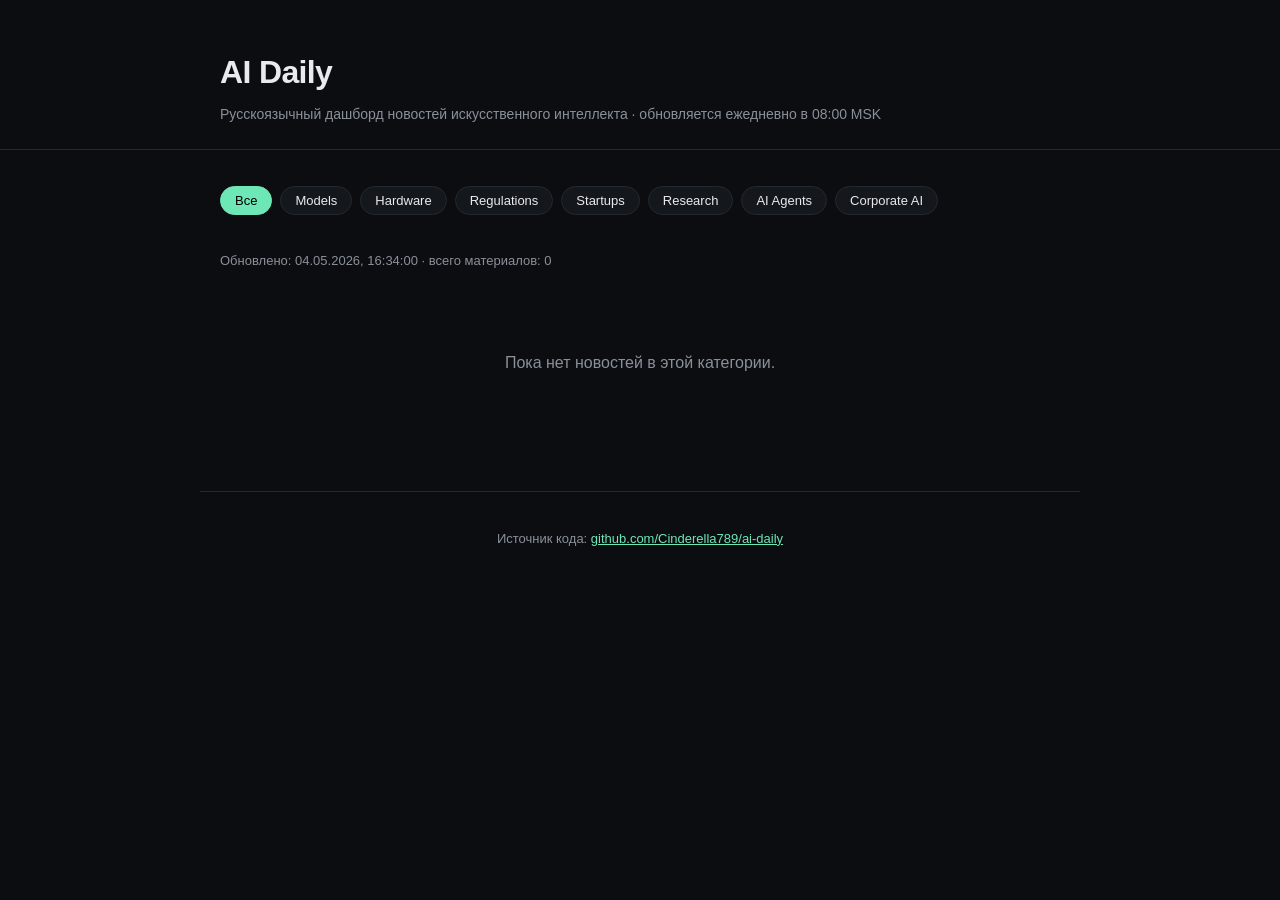
==== site/index.html @ 2ddb3f16 "init: AI Daily MVP — RSS aggregator, classifier, translator, digest, static site - README, LICENSE (" ====
<!DOCTYPE html>
<html lang="ru">
<head>
  <meta charset="UTF-8" />
  <meta name="viewport" content="width=device-width, initial-scale=1" />
  <title>AI Daily — живая лента ИИ-новостей</title>
  <link rel="stylesheet" href="styles.css" />
</head>
<body>
  <header class="header">
    <div class="container">
      <h1>AI Daily</h1>
      <p class="subtitle">Русскоязычный дашборд новостей искусственного интеллекта · обновляется ежедневно в 08:00 MSK</p>
    </div>
  </header>

  <nav class="filters container" id="filters">
    <button class="filter-btn active" data-topic="all">Все</button>
    <button class="filter-btn" data-topic="Models">Models</button>
    <button class="filter-btn" data-topic="Hardware">Hardware</button>
    <button class="filter-btn" data-topic="Regulations">Regulations</button>
    <button class="filter-btn" data-topic="Startups">Startups</button>
    <button class="filter-btn" data-topic="Research">Research</button>
    <button class="filter-btn" data-topic="AI Agents">AI Agents</button>
    <button class="filter-btn" data-topic="Corporate AI">Corporate AI</button>
  </nav>

  <main class="container">
    <div id="meta" class="meta"></div>
    <div id="news-list" class="news-list">
      <p class="empty">Загружаю новости…</p>
    </div>
  </main>

  <footer class="footer container">
    <p>Источник кода: <a href="https://github.com/Cinderella789/ai-daily">github.com/Cinderella789/ai-daily</a></p>
  </footer>

  <script src="app.js"></script>
</body>
</html>
---- site/styles.css ----
:root {
  --bg: #0b0d10;
  --fg: #e8eaed;
  --muted: #8a909a;
  --accent: #6ee7b7;
  --card: #14181d;
  --border: #232930;
}

* { box-sizing: border-box; }

body {
  margin: 0;
  background: var(--bg);
  color: var(--fg);
  font-family: -apple-system, BlinkMacSystemFont, "Segoe UI", Roboto, sans-serif;
  line-height: 1.5;
}

.container { max-width: 880px; margin: 0 auto; padding: 0 20px; }

.header { padding: 48px 0 24px; border-bottom: 1px solid var(--border); }
.header h1 { margin: 0; font-size: 32px; letter-spacing: -0.02em; }
.subtitle { color: var(--muted); margin: 8px 0 0; font-size: 14px; }

.filters {
  display: flex; flex-wrap: wrap; gap: 8px;
  padding: 20px; margin-top: 16px;
}
.filter-btn {
  background: var(--card);
  color: var(--fg);
  border: 1px solid var(--border);
  border-radius: 999px;
  padding: 6px 14px;
  font-size: 13px;
  cursor: pointer;
  transition: 0.15s ease;
}
.filter-btn:hover { border-color: var(--accent); }
.filter-btn.active { background: var(--accent); color: #000; border-color: var(--accent); }

.meta { color: var(--muted); font-size: 13px; margin: 16px 0 24px; }

.news-list { display: grid; gap: 16px; }

.news-card {
  background: var(--card);
  border: 1px solid var(--border);
  border-radius: 12px;
  padding: 18px 20px;
  transition: 0.15s ease;
}
.news-card:hover { border-color: var(--accent); }
.news-card .topbar {
  display: flex; gap: 10px; font-size: 12px; color: var(--muted);
  text-transform: uppercase; letter-spacing: 0.05em; margin-bottom: 8px;
}
.news-card .topic { color: var(--accent); }
.news-card h2 { margin: 0; font-size: 18px; }
.news-card h2 a { color: var(--fg); text-decoration: none; }
.news-card h2 a:hover { text-decoration: underline; }
.news-card p { margin: 8px 0 0; color: #c8ccd1; font-size: 14px; }

.empty { color: var(--muted); padding: 40px 0; text-align: center; }

.footer {
  margin-top: 60px; padding: 24px 20px;
  border-top: 1px solid var(--border);
  color: var(--muted); font-size: 13px; text-align: center;
}
.footer a { color: var(--accent); }
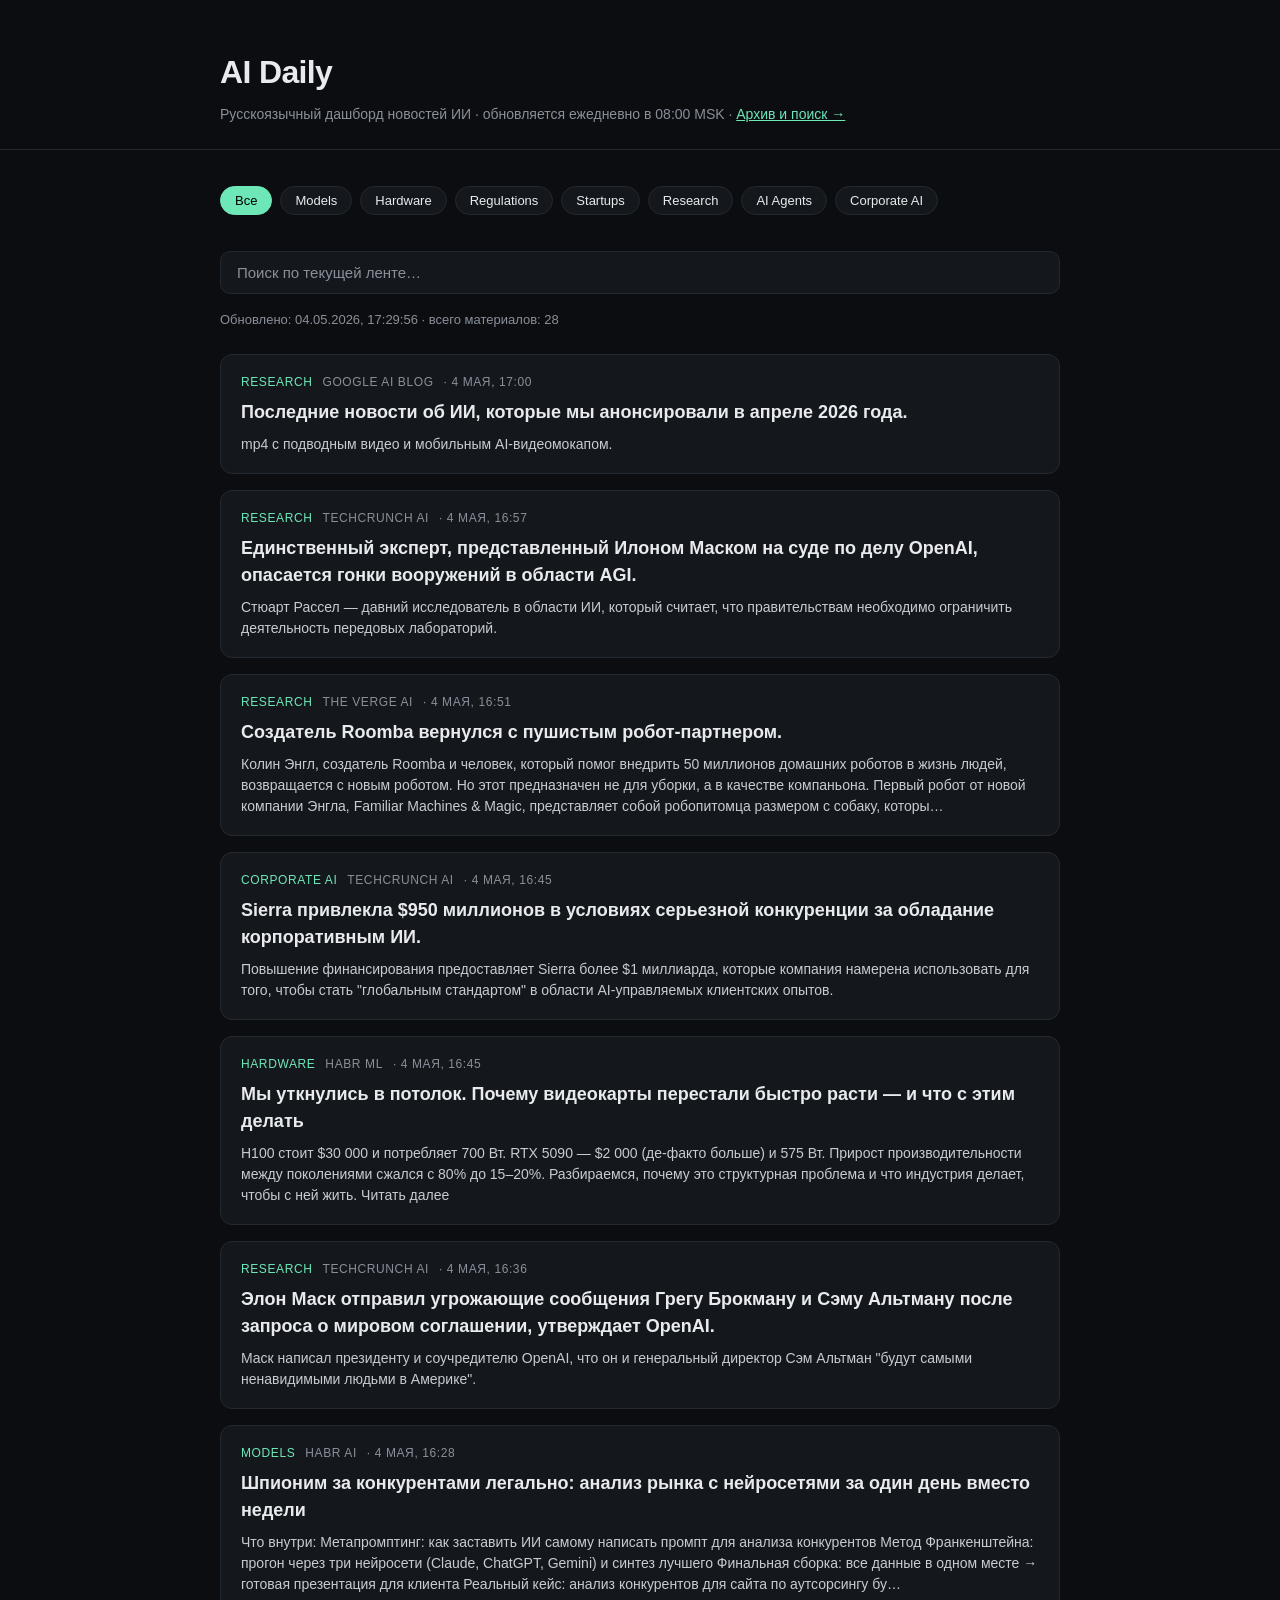
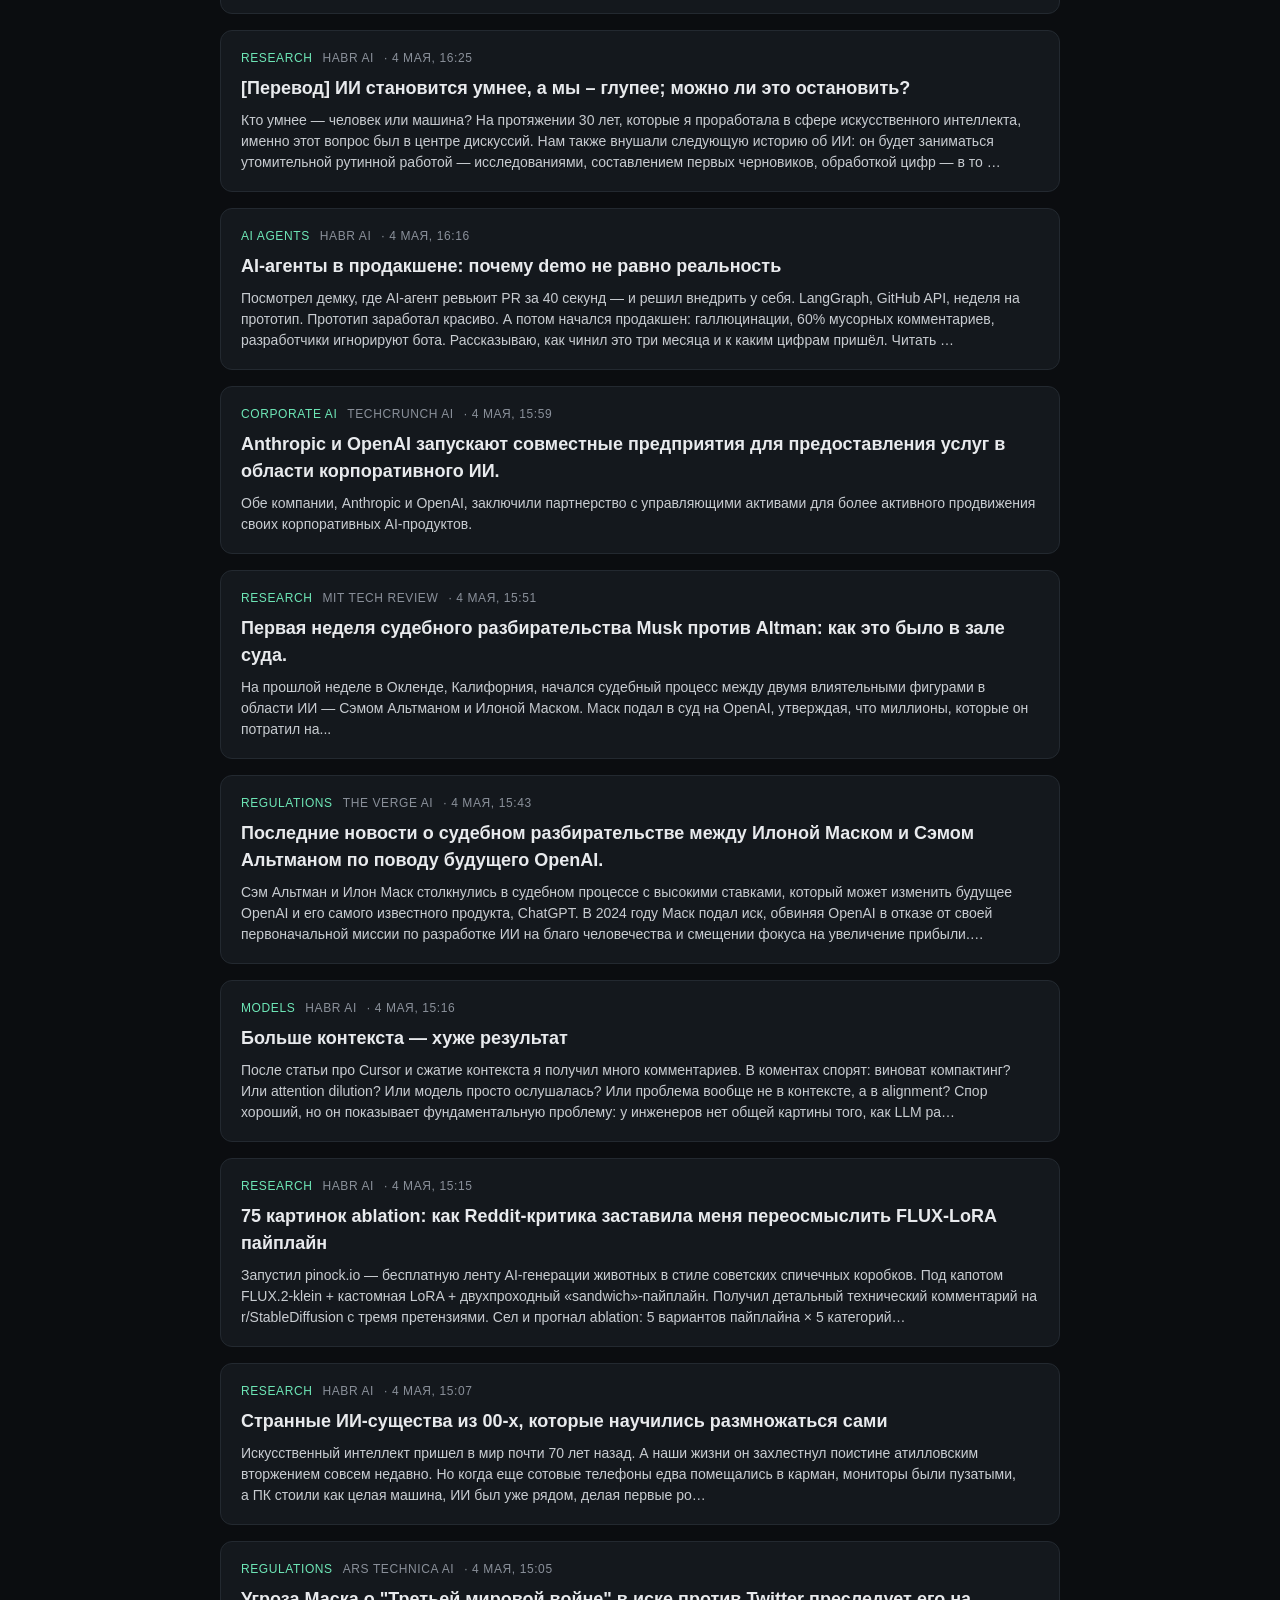
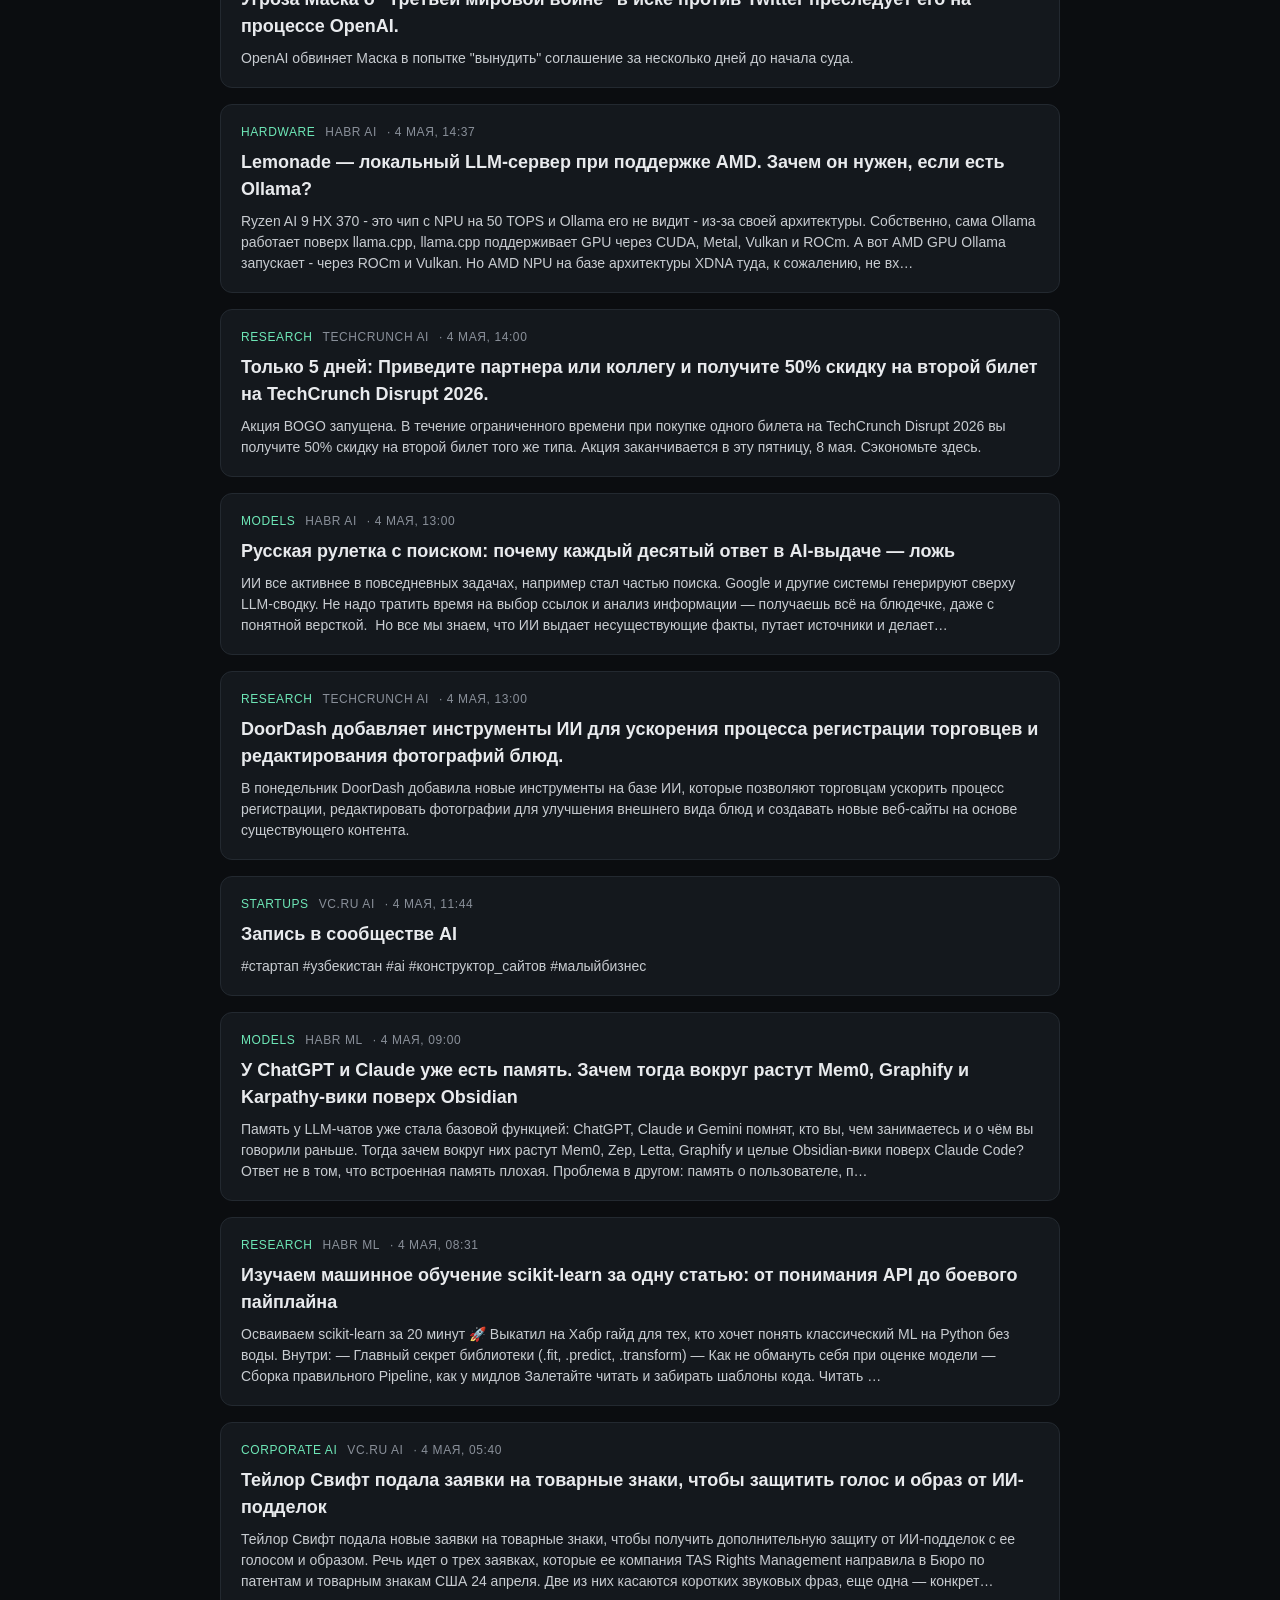
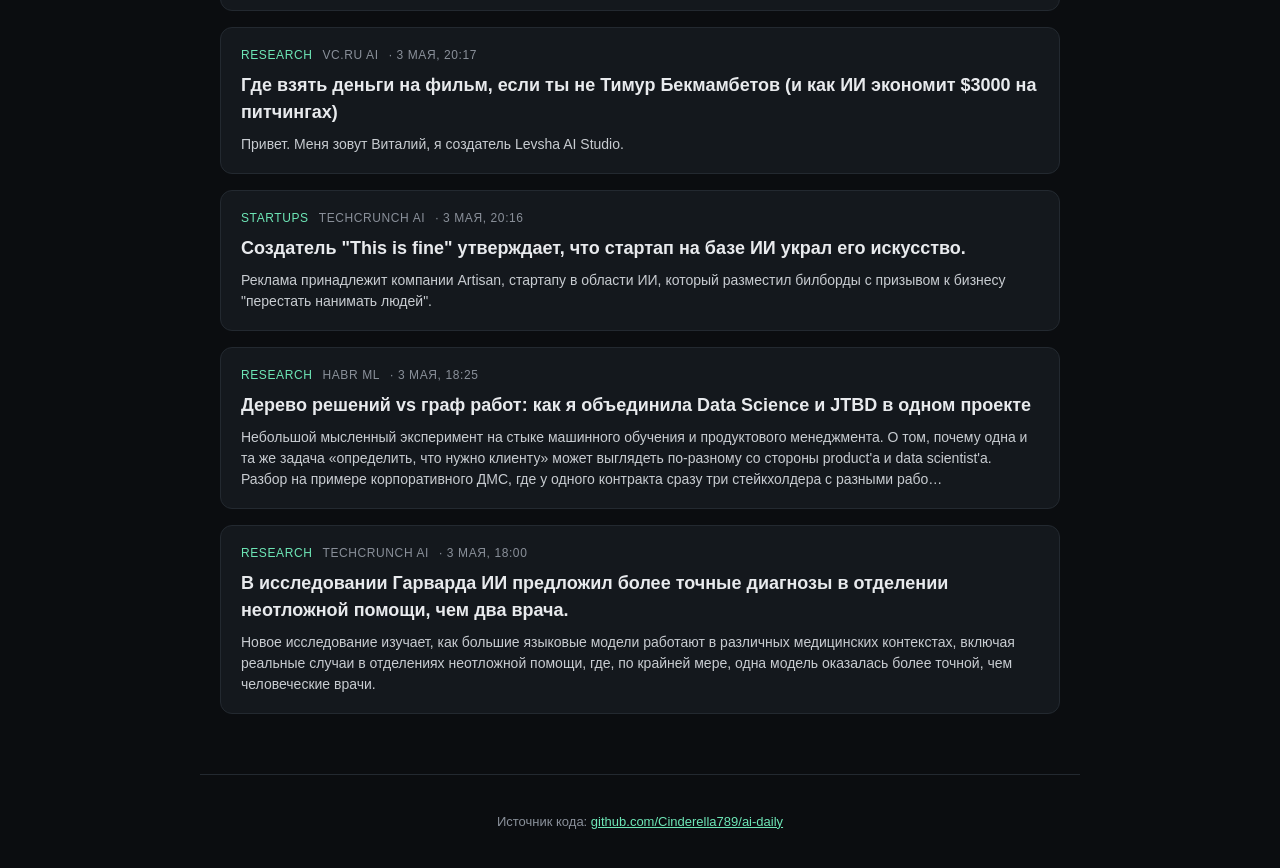
==== commit ec70815e: "feat(archive+search): persistent archive.json + /archive.html with search & filters - scripts/append" ====
--- a/site/index.html
+++ b/site/index.html
@@ -10,7 +10,10 @@
   <header class="header">
     <div class="container">
       <h1>AI Daily</h1>
-      <p class="subtitle">Русскоязычный дашборд новостей искусственного интеллекта · обновляется ежедневно в 08:00 MSK</p>
+      <p class="subtitle">
+        Русскоязычный дашборд новостей ИИ · обновляется ежедневно в 08:00 MSK ·
+        <a href="./archive.html" style="color:var(--accent);">Архив и поиск →</a>
+      </p>
     </div>
   </header>
 
@@ -24,6 +27,10 @@
     <button class="filter-btn" data-topic="AI Agents">AI Agents</button>
     <button class="filter-btn" data-topic="Corporate AI">Corporate AI</button>
   </nav>
+
+  <section class="container search-block">
+    <input id="search" type="search" placeholder="Поиск по текущей ленте…" autocomplete="off" />
+  </section>
 
   <main class="container">
     <div id="meta" class="meta"></div>
--- a/site/styles.css
+++ b/site/styles.css
@@ -70,3 +70,56 @@
   color: var(--muted); font-size: 13px; text-align: center;
 }
 .footer a { color: var(--accent); }
+
+/* search + filters block */
+.search-block { padding: 16px 20px 0; }
+.search-block input[type="search"] {
+  width: 100%;
+  background: var(--card);
+  color: var(--fg);
+  border: 1px solid var(--border);
+  border-radius: 10px;
+  padding: 12px 16px;
+  font-size: 15px;
+  outline: none;
+  transition: 0.15s ease;
+}
+.search-block input[type="search"]:focus { border-color: var(--accent); }
+.search-block input::placeholder { color: var(--muted); }
+
+.filter-row {
+  display: flex; flex-wrap: wrap; gap: 8px; margin-top: 10px;
+}
+.filter-row select {
+  background: var(--card);
+  color: var(--fg);
+  border: 1px solid var(--border);
+  border-radius: 8px;
+  padding: 8px 12px;
+  font-size: 13px;
+  cursor: pointer;
+}
+.filter-row select:focus { outline: none; border-color: var(--accent); }
+
+mark {
+  background: rgba(110, 231, 183, 0.25);
+  color: var(--fg);
+  padding: 0 2px;
+  border-radius: 3px;
+}
+
+.pager {
+  display: flex; gap: 16px; align-items: center; justify-content: center;
+  padding: 32px 0; color: var(--muted); font-size: 14px;
+}
+.pager button {
+  background: var(--card);
+  color: var(--fg);
+  border: 1px solid var(--border);
+  border-radius: 8px;
+  padding: 8px 16px;
+  font-size: 13px;
+  cursor: pointer;
+}
+.pager button:hover:not(:disabled) { border-color: var(--accent); }
+.pager button:disabled { opacity: 0.4; cursor: not-allowed; }
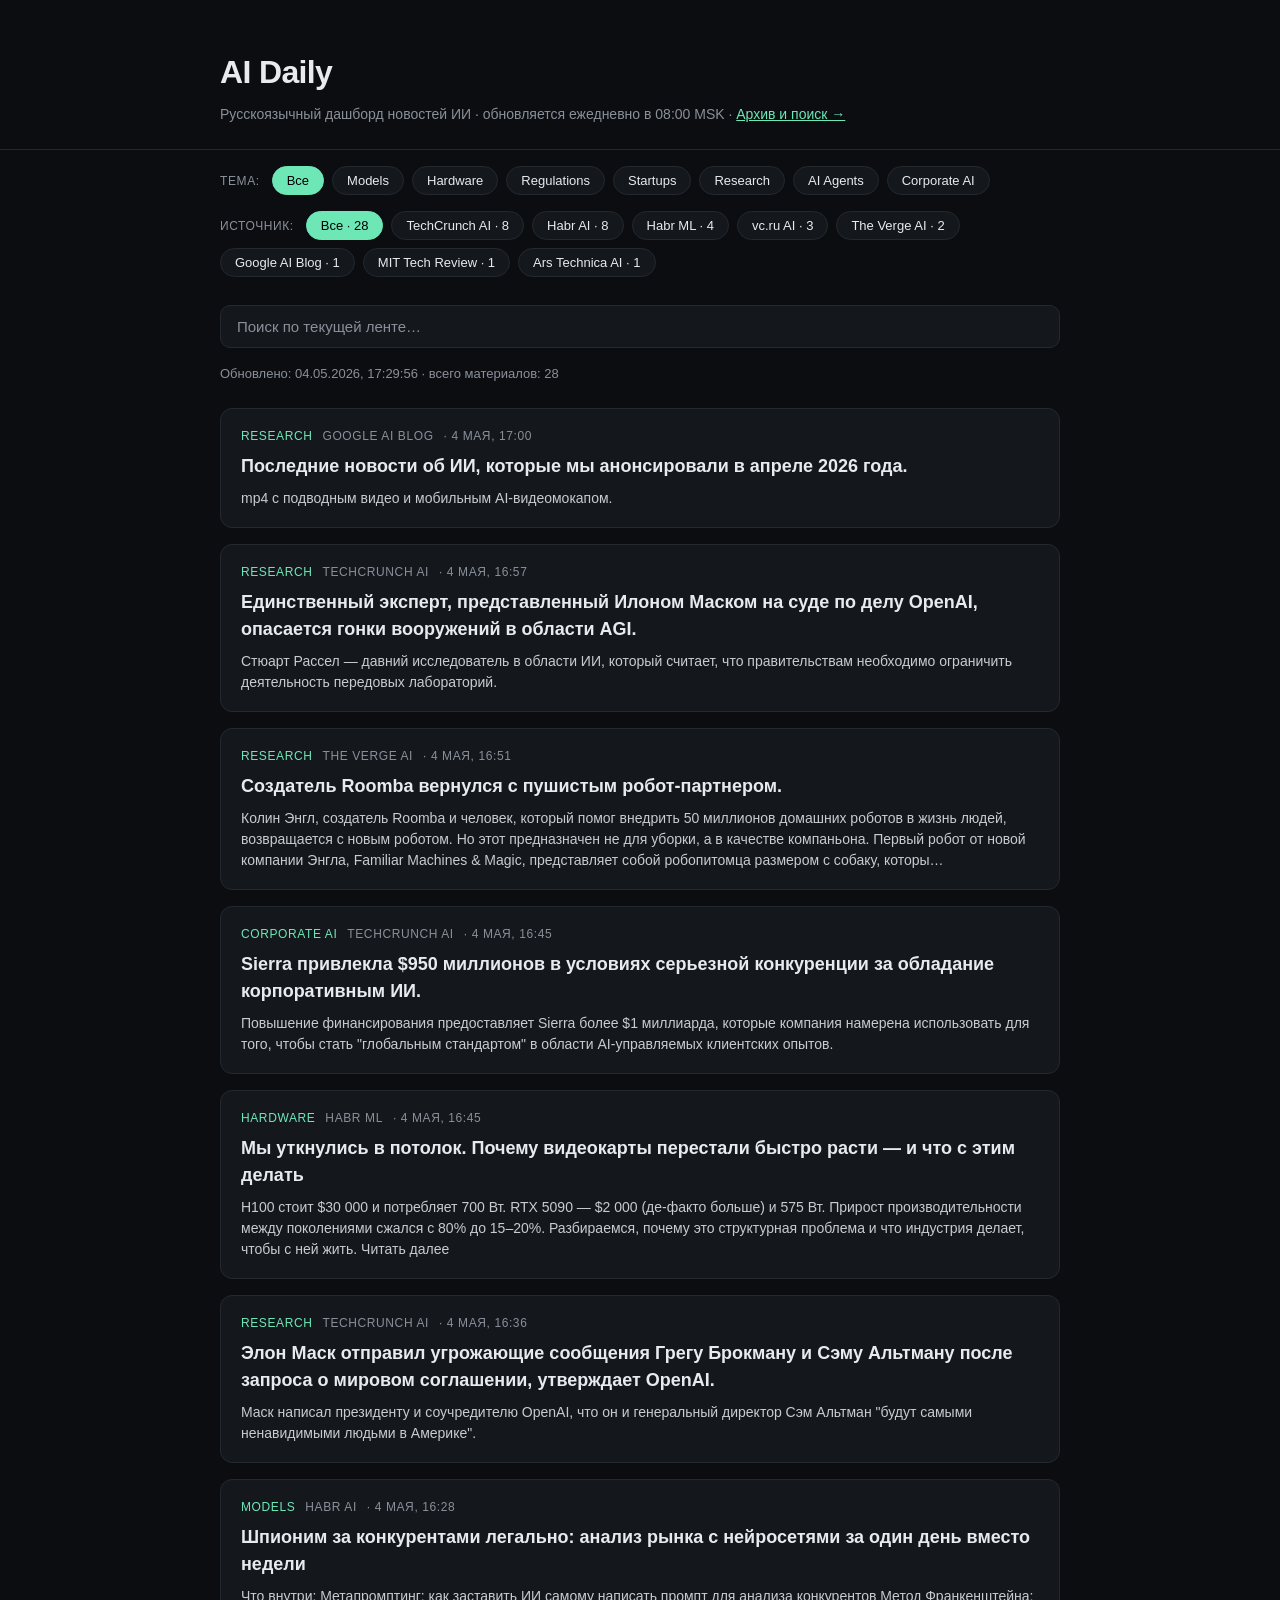
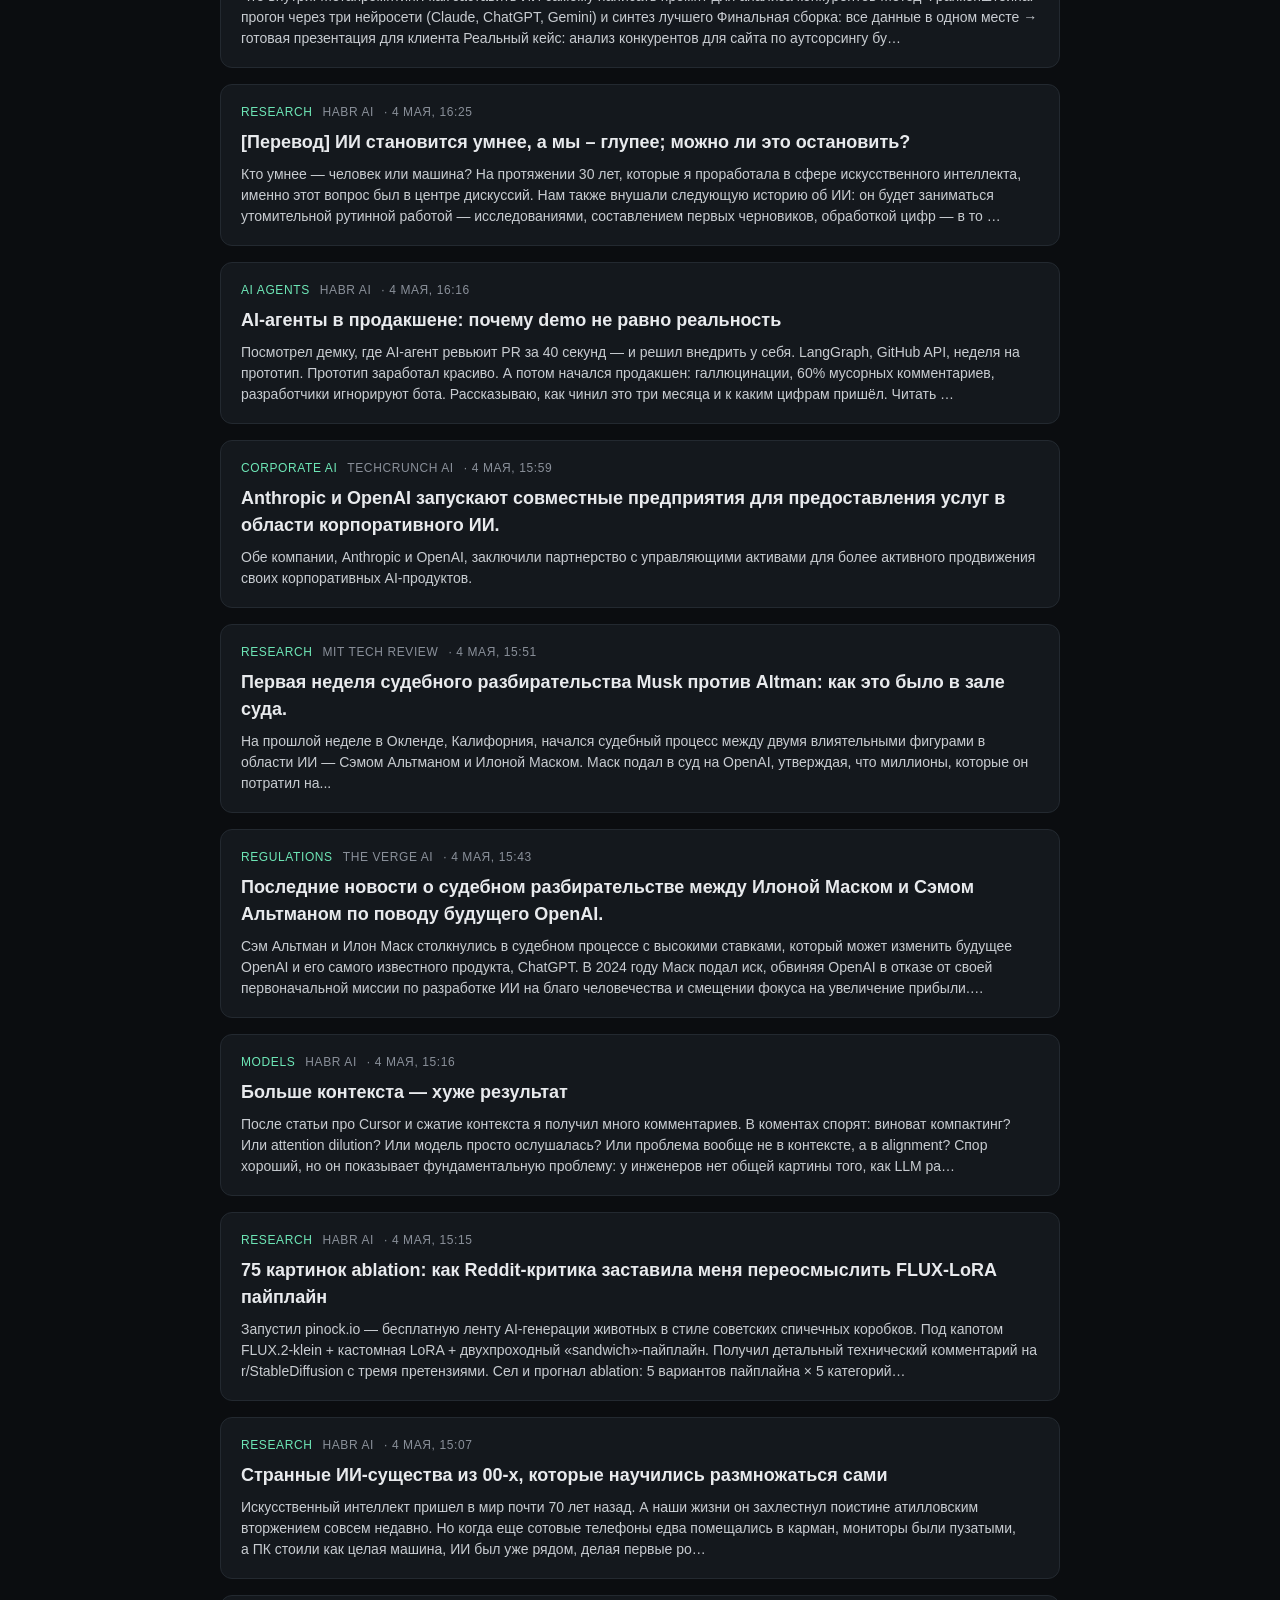
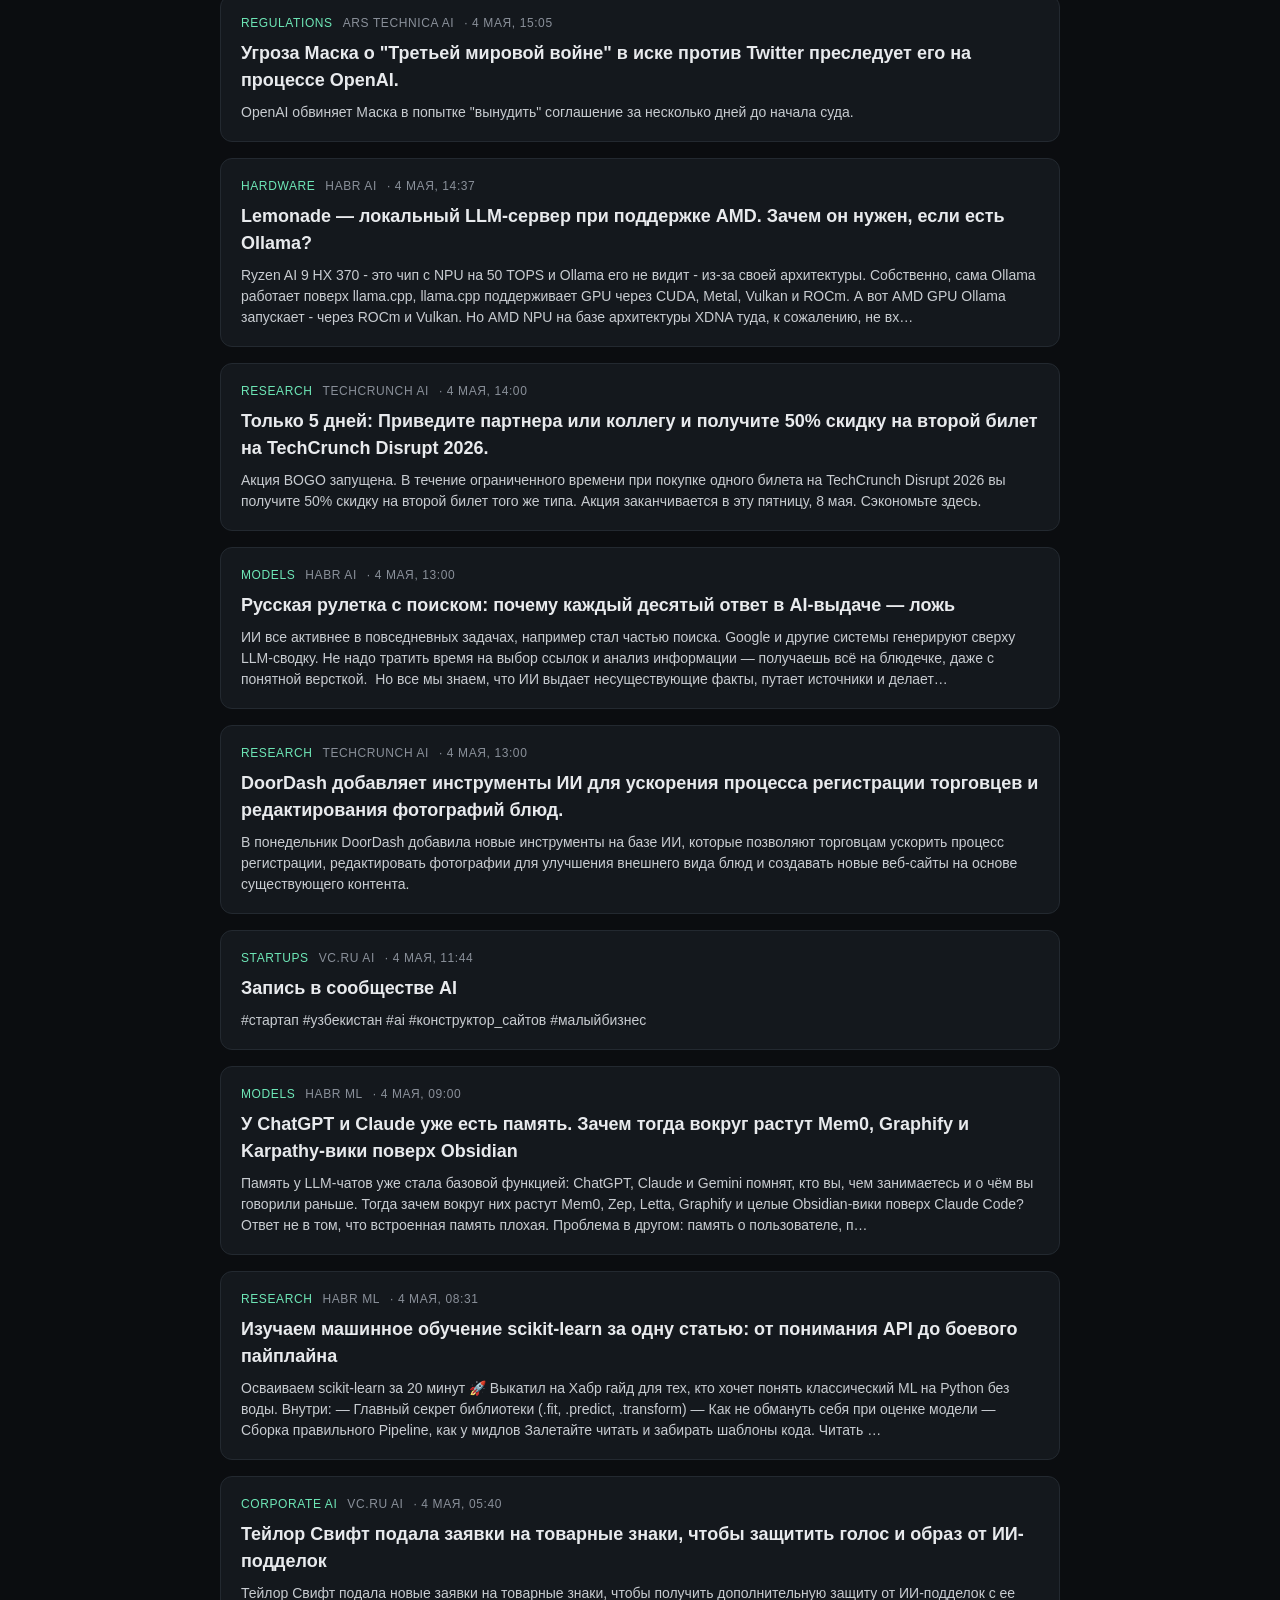
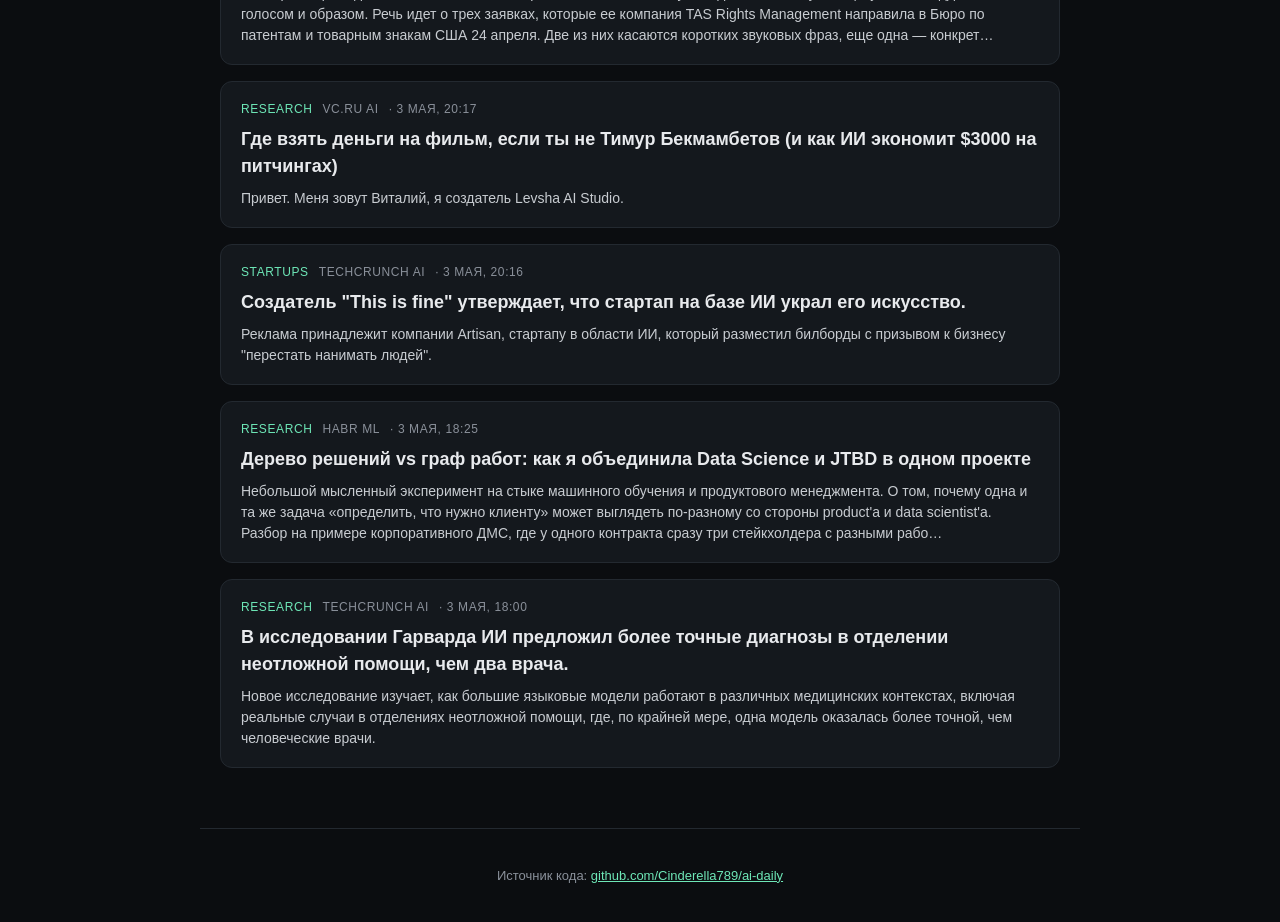
==== commit 4e6c90ce: "feat(ui): add source filter buttons on home page - Второй ряд кнопок-чипов: каждая источник + счётчи" ====
--- a/site/index.html
+++ b/site/index.html
@@ -17,7 +17,8 @@
     </div>
   </header>
 
-  <nav class="filters container" id="filters">
+  <nav class="filters container" id="filters" aria-label="Фильтр по теме">
+    <span class="filter-label">Тема:</span>
     <button class="filter-btn active" data-topic="all">Все</button>
     <button class="filter-btn" data-topic="Models">Models</button>
     <button class="filter-btn" data-topic="Hardware">Hardware</button>
@@ -26,6 +27,12 @@
     <button class="filter-btn" data-topic="Research">Research</button>
     <button class="filter-btn" data-topic="AI Agents">AI Agents</button>
     <button class="filter-btn" data-topic="Corporate AI">Corporate AI</button>
+  </nav>
+
+  <nav class="filters container" id="source-filters" aria-label="Фильтр по источнику">
+    <span class="filter-label">Источник:</span>
+    <button class="filter-btn active" data-source="all">Все</button>
+    <!-- остальные кнопки добавятся динамически из latest.json -->
   </nav>
 
   <section class="container search-block">
--- a/site/styles.css
+++ b/site/styles.css
@@ -24,8 +24,16 @@
 .subtitle { color: var(--muted); margin: 8px 0 0; font-size: 14px; }
 
 .filters {
-  display: flex; flex-wrap: wrap; gap: 8px;
-  padding: 20px; margin-top: 16px;
+  display: flex; flex-wrap: wrap; gap: 8px; align-items: center;
+  padding: 12px 20px; margin-top: 4px;
+}
+.filters + .filters { margin-top: 0; padding-top: 4px; }
+.filter-label {
+  color: var(--muted);
+  font-size: 12px;
+  text-transform: uppercase;
+  letter-spacing: 0.05em;
+  margin-right: 4px;
 }
 .filter-btn {
   background: var(--card);
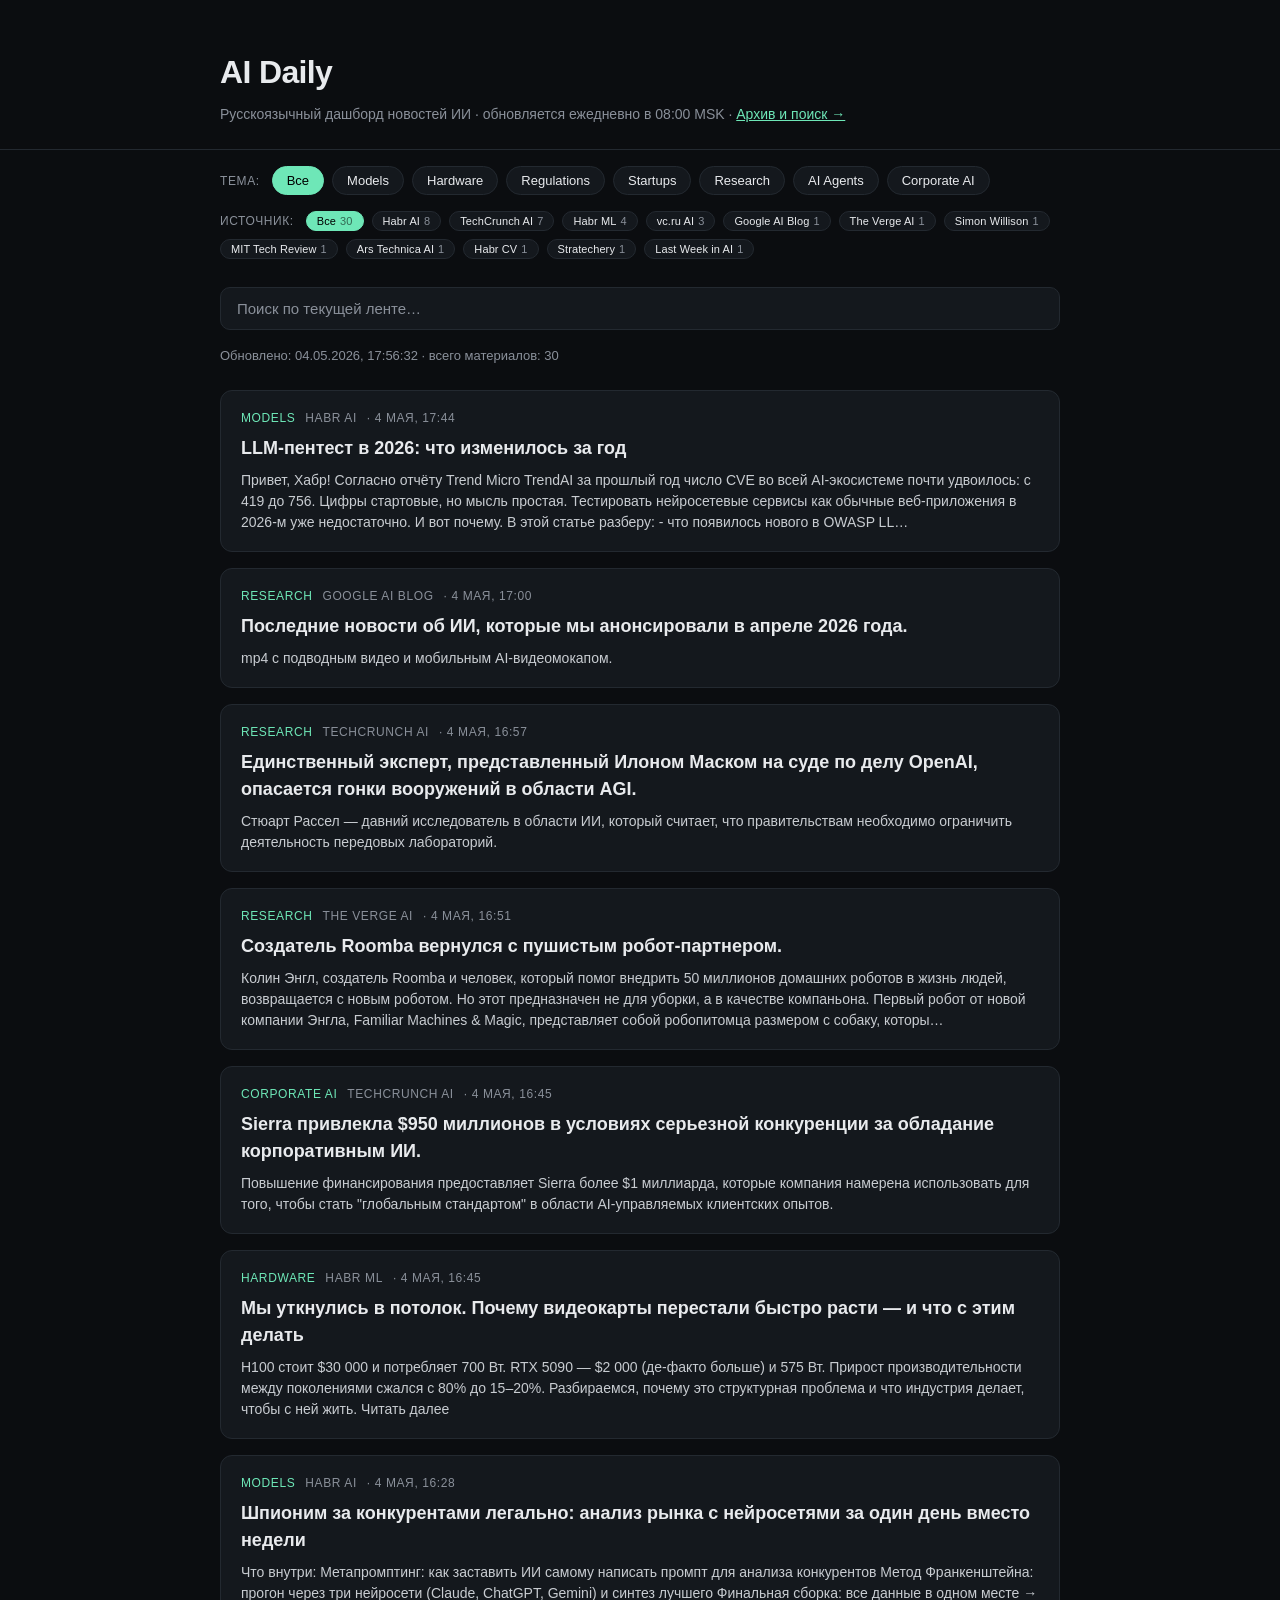
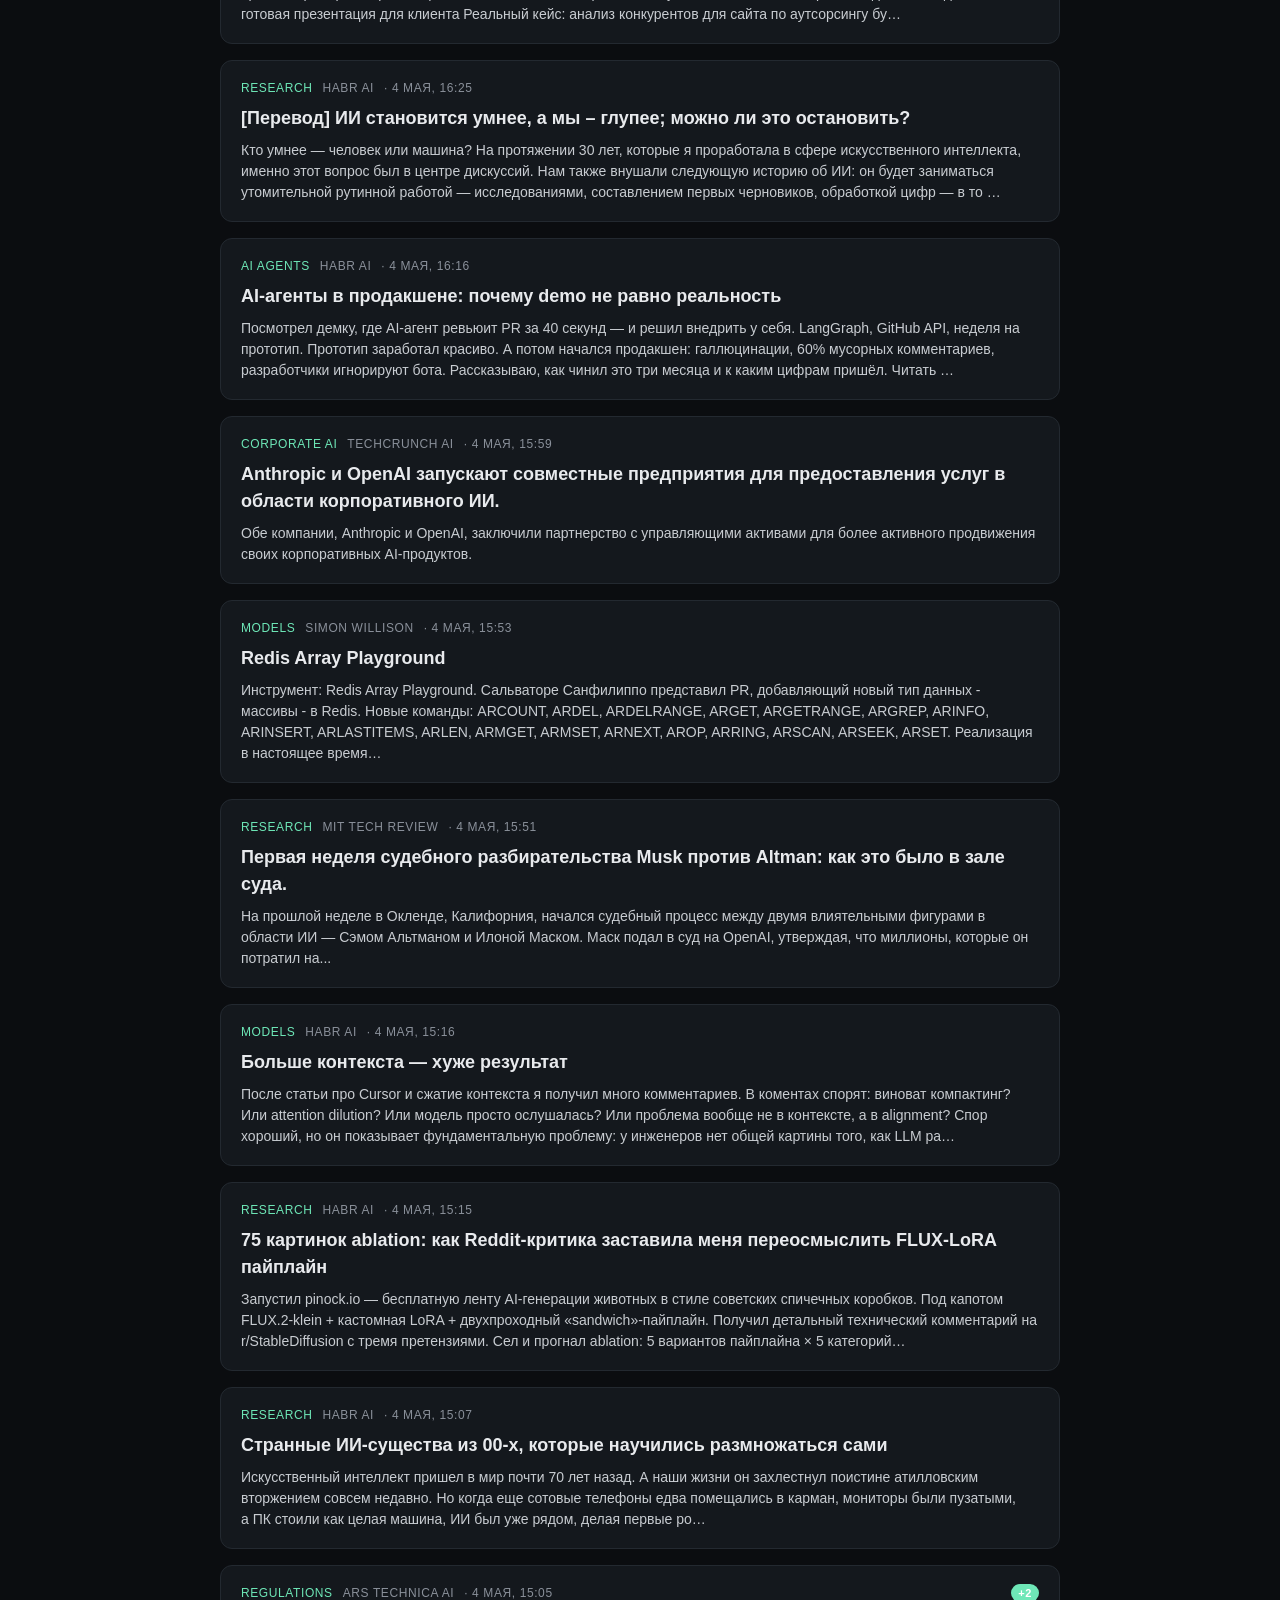
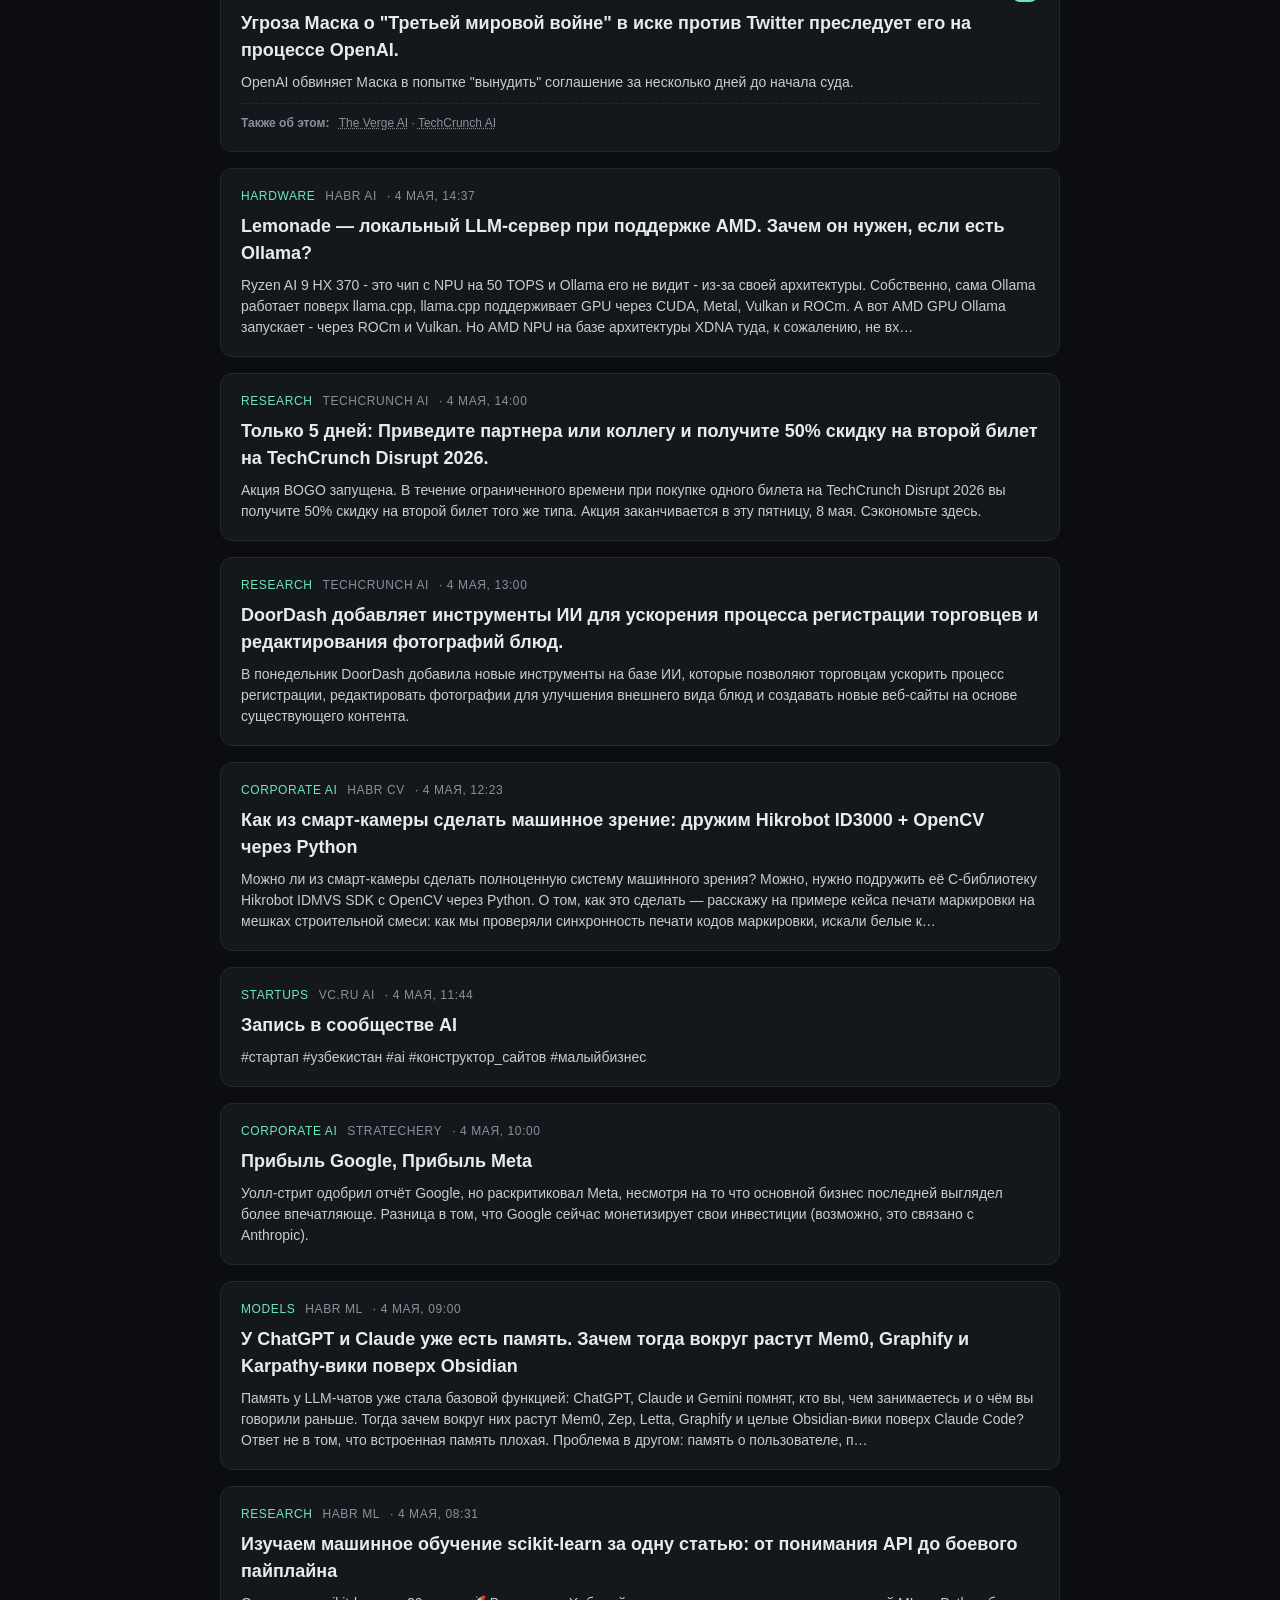
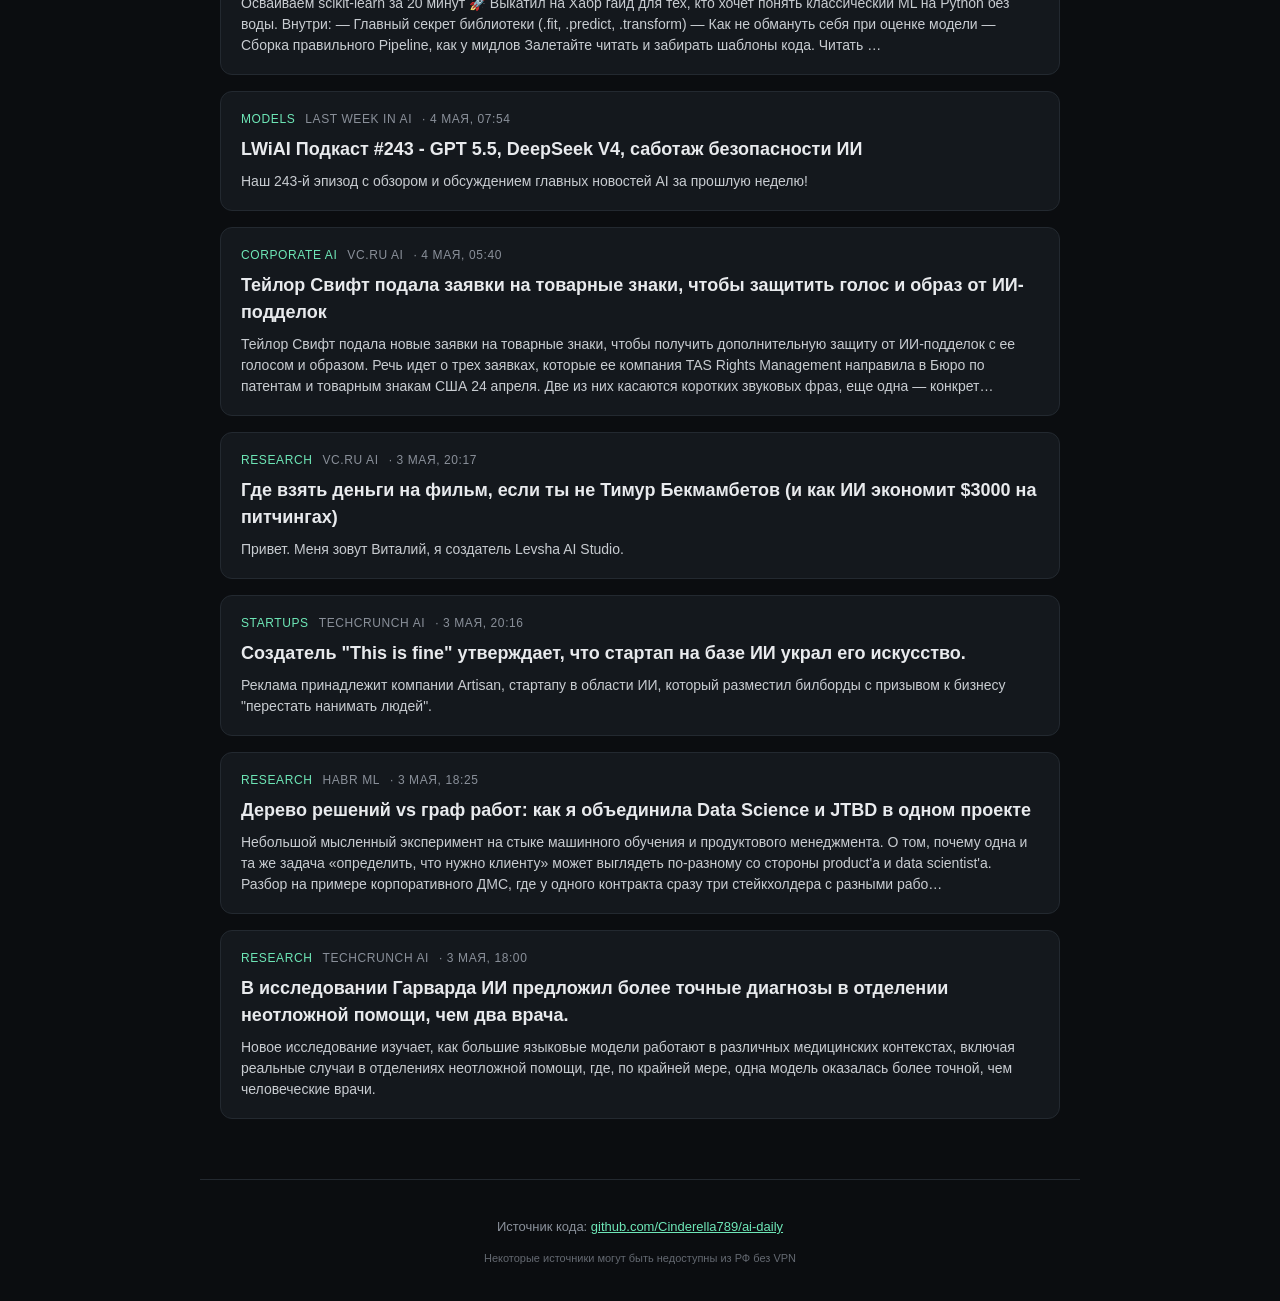
==== commit ea86792c: "ui: пометка в подвале о доступности источников из РФ" ====
--- a/site/index.html
+++ b/site/index.html
@@ -48,6 +48,7 @@
 
   <footer class="footer container">
     <p>Источник кода: <a href="https://github.com/Cinderella789/ai-daily">github.com/Cinderella789/ai-daily</a></p>
+    <p class="footer-note">Некоторые источники могут быть недоступны из РФ без VPN</p>
   </footer>
 
   <script src="app.js"></script>
--- a/site/styles.css
+++ b/site/styles.css
@@ -47,6 +47,19 @@
 }
 .filter-btn:hover { border-color: var(--accent); }
 .filter-btn.active { background: var(--accent); color: #000; border-color: var(--accent); }
+
+/* Source filter row — компактнее, чем фильтр тем */
+#source-filters .filter-btn {
+  padding: 3px 10px;
+  font-size: 11px;
+  letter-spacing: 0.01em;
+}
+#source-filters .filter-btn .count {
+  color: var(--muted);
+  margin-left: 4px;
+  font-variant-numeric: tabular-nums;
+}
+#source-filters .filter-btn.active .count { color: rgba(0, 0, 0, 0.55); }
 
 .meta { color: var(--muted); font-size: 13px; margin: 16px 0 24px; }
 
@@ -131,3 +144,31 @@
 }
 .pager button:hover:not(:disabled) { border-color: var(--accent); }
 .pager button:disabled { opacity: 0.4; cursor: not-allowed; }
+
+.dup-badge {
+  background: var(--accent);
+  color: #fff;
+  font-size: 11px;
+  font-weight: 600;
+  padding: 1px 7px;
+  border-radius: 10px;
+  margin-left: auto;
+}
+.duplicates {
+  margin-top: 10px;
+  padding-top: 10px;
+  border-top: 1px dashed var(--border);
+  font-size: 12px;
+  color: var(--muted);
+  line-height: 1.6;
+}
+.duplicates .dup-label { font-weight: 600; margin-right: 6px; }
+.duplicates a { color: var(--muted); text-decoration: underline; text-decoration-style: dotted; }
+.duplicates a:hover { color: var(--accent); }
+
+.footer-note {
+  margin-top: 4px;
+  font-size: 11px;
+  color: var(--muted);
+  opacity: 0.7;
+}
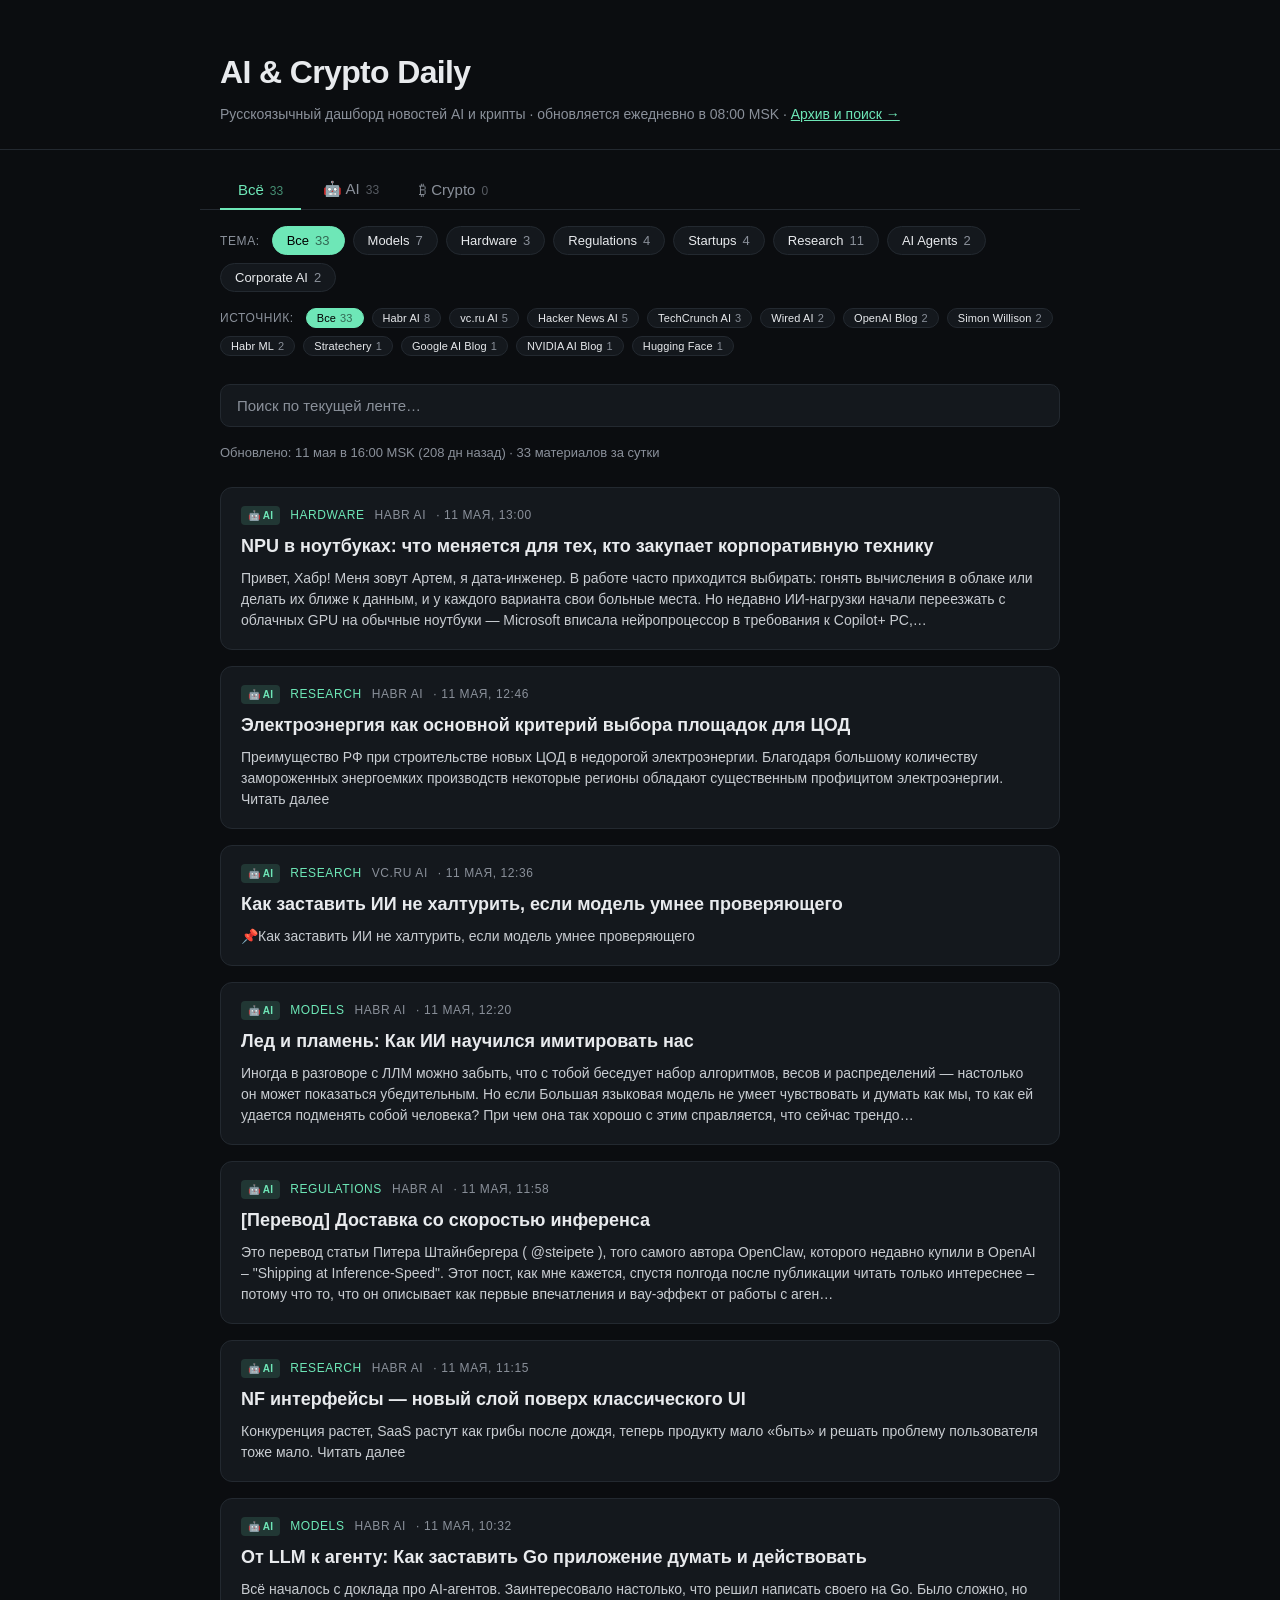
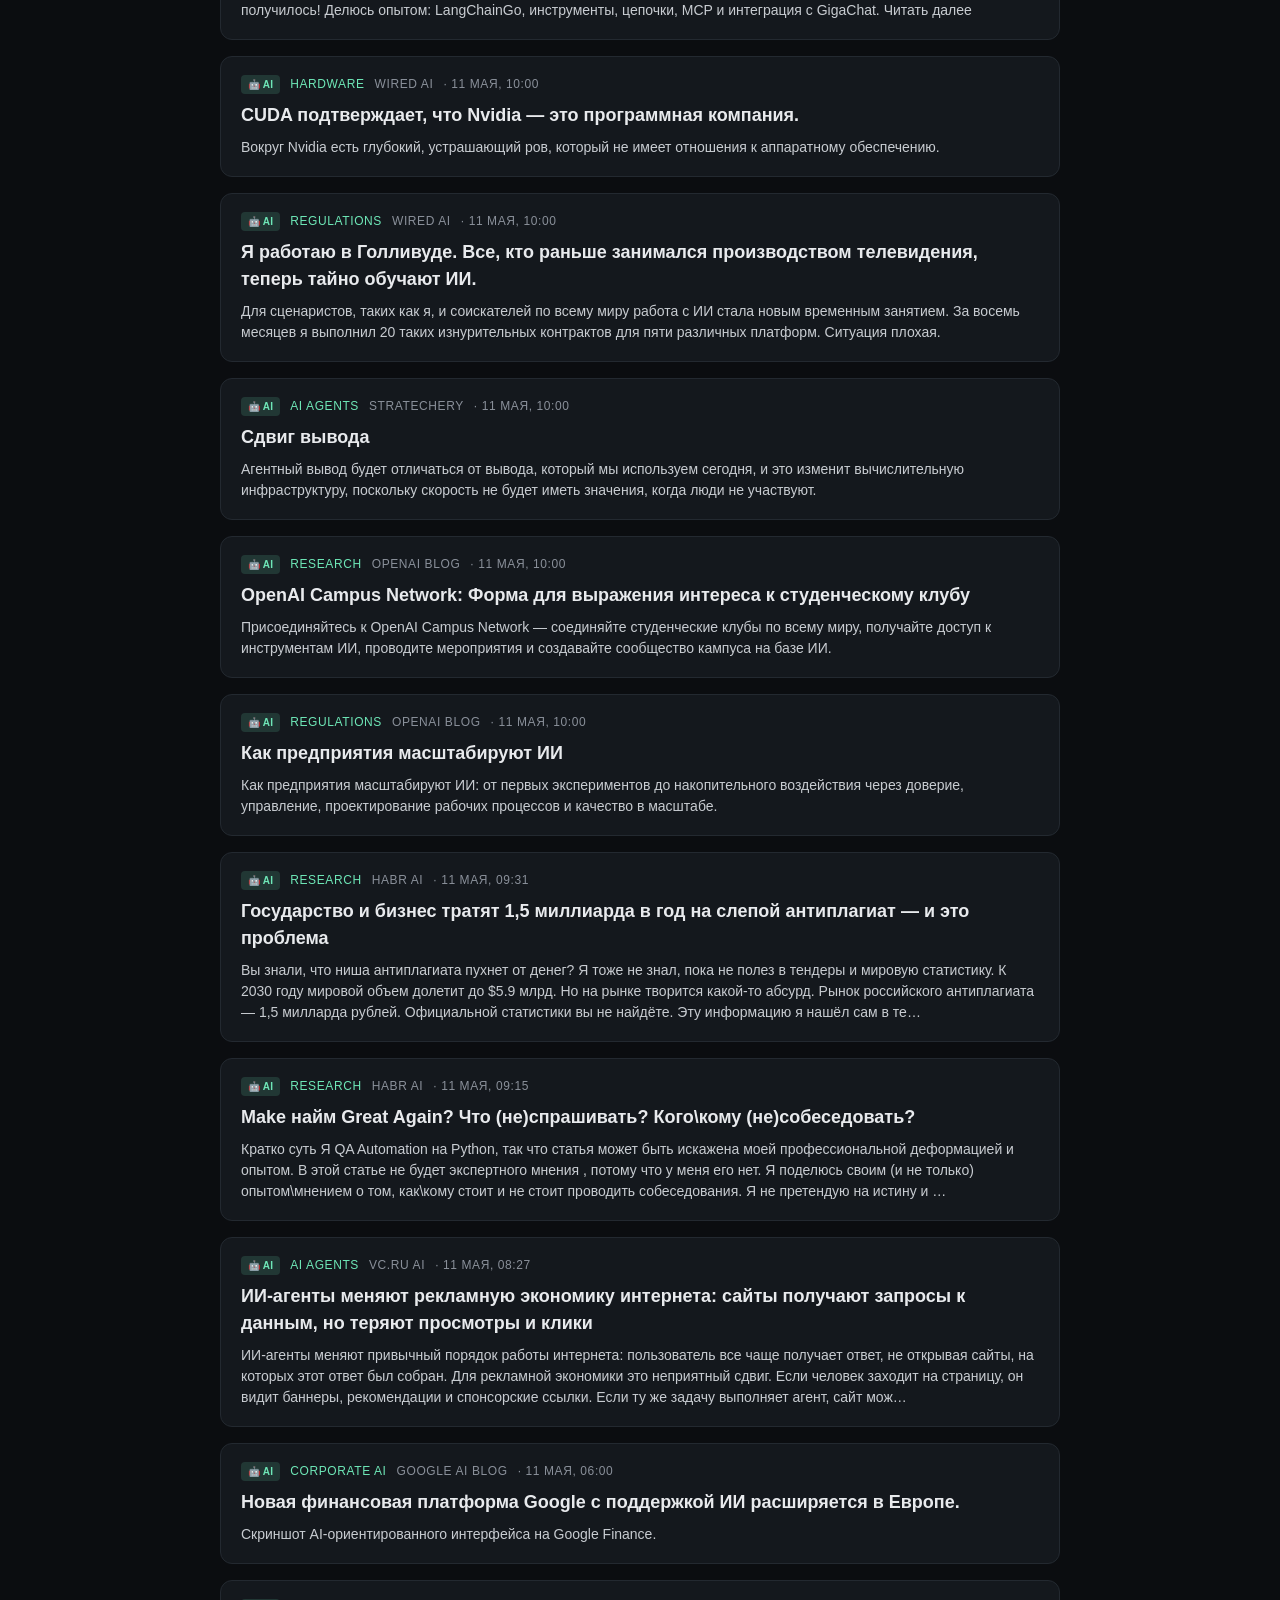
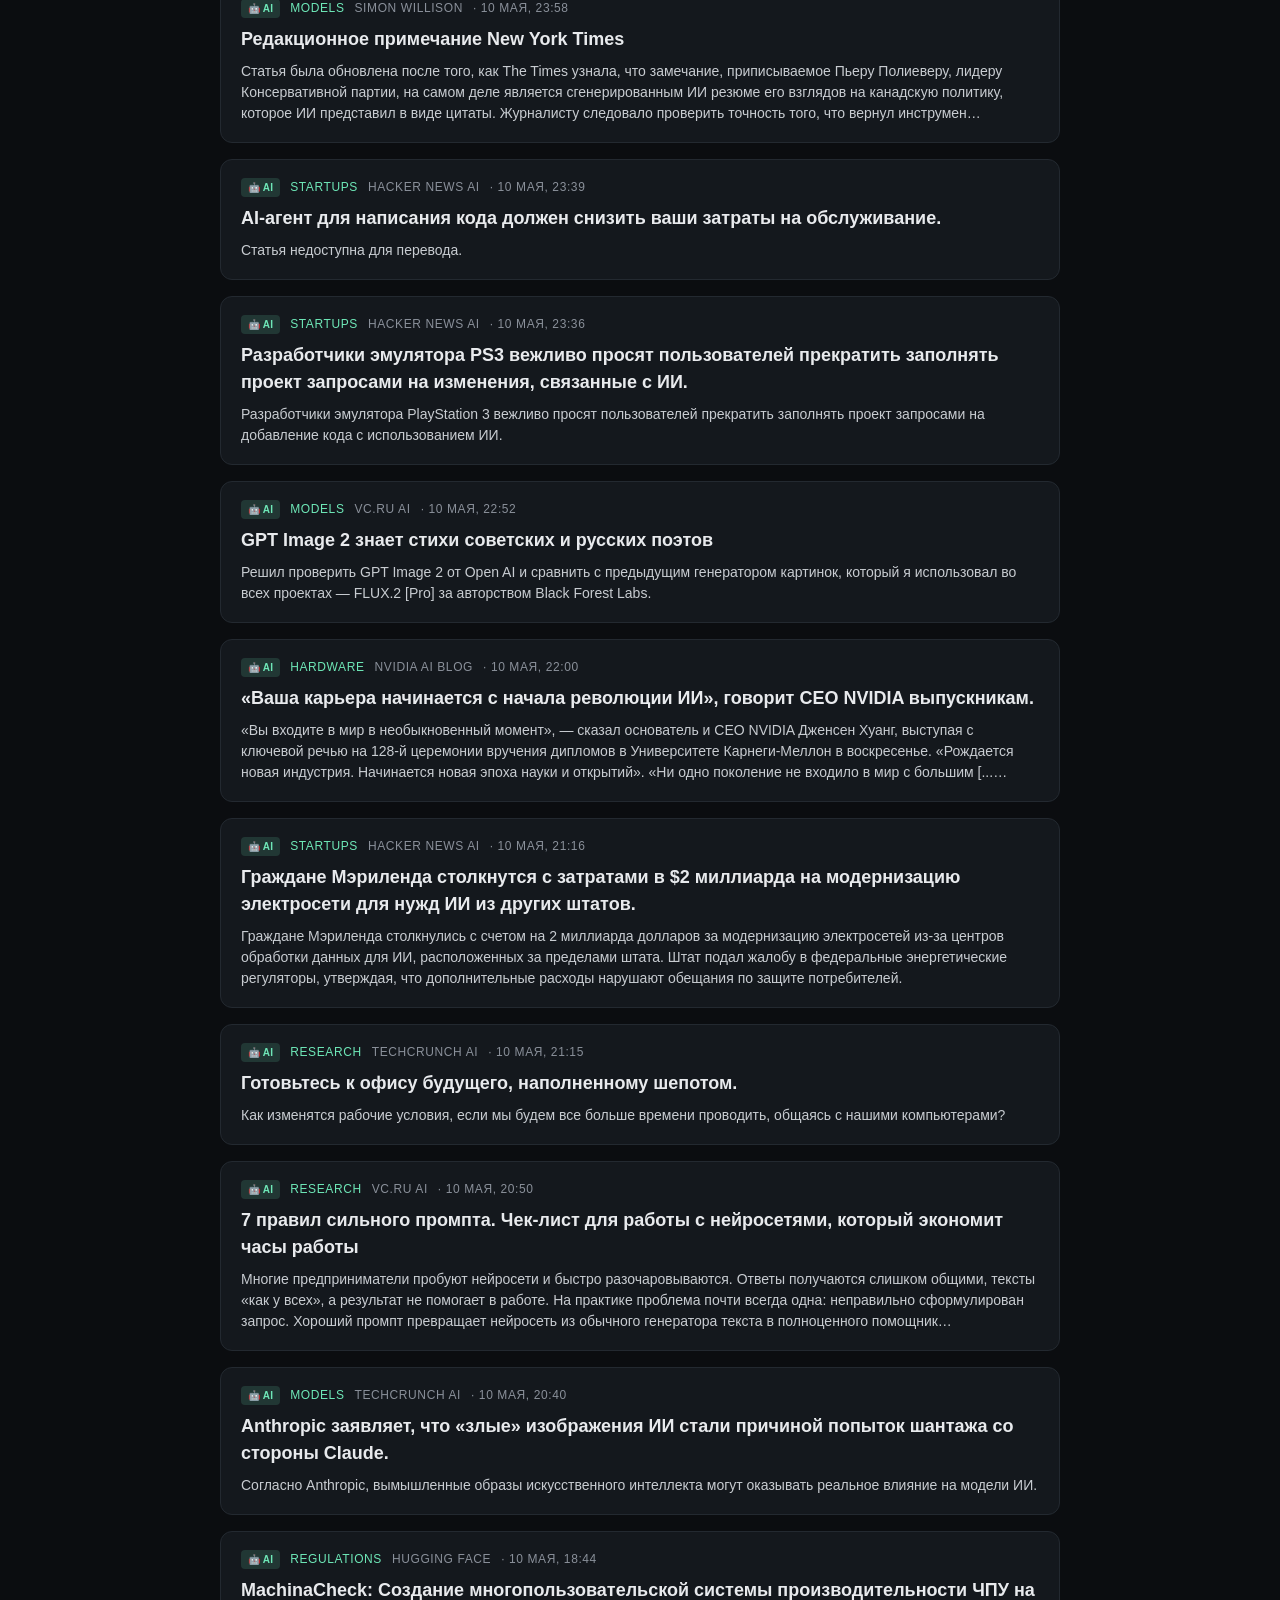
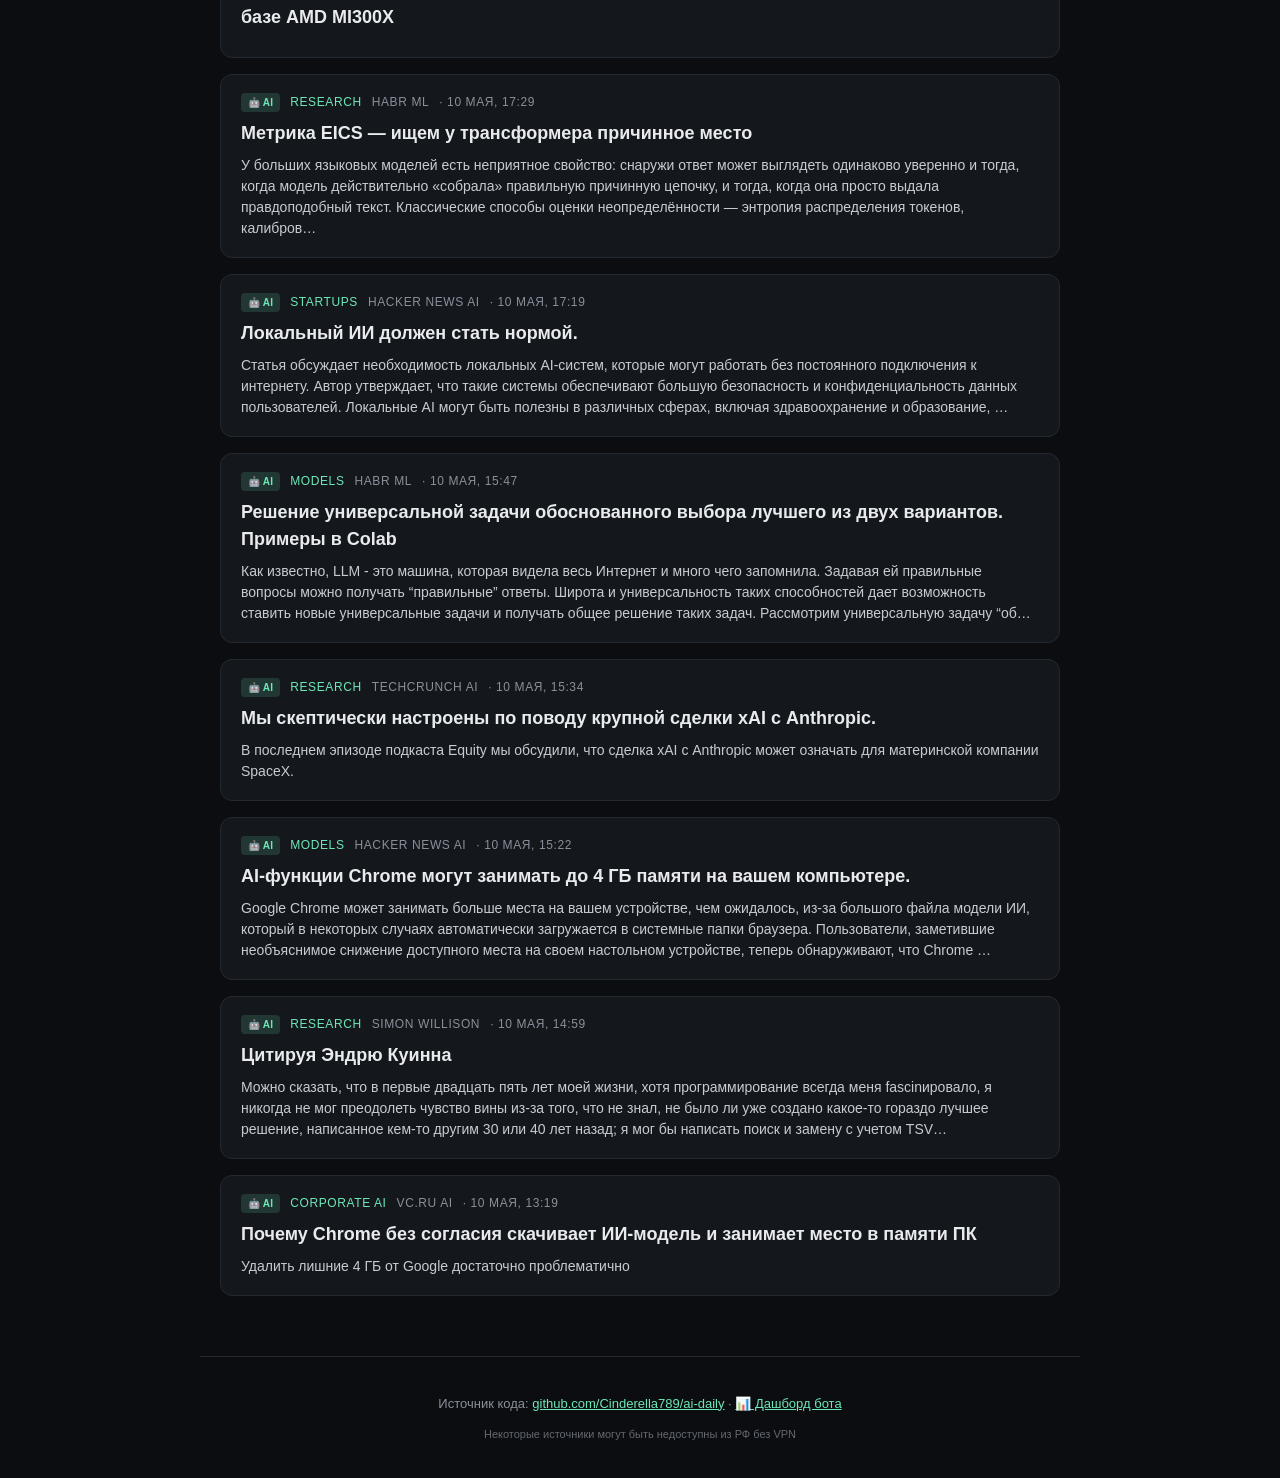
==== commit bfcc4b66: "feat: \u0434\u043e\u0431\u0430\u0432\u043b\u0435\u043d \u0440\u0430\u0437\u0434\u0435\u043b Crypto -" ====
--- a/site/index.html
+++ b/site/index.html
@@ -3,30 +3,30 @@
 <head>
   <meta charset="UTF-8" />
   <meta name="viewport" content="width=device-width, initial-scale=1" />
-  <title>AI Daily — живая лента ИИ-новостей</title>
+  <title>AI &amp; Crypto Daily — живая лента новостей</title>
   <link rel="stylesheet" href="styles.css" />
 </head>
 <body>
   <header class="header">
     <div class="container">
-      <h1>AI Daily</h1>
+      <h1>AI &amp; Crypto Daily</h1>
       <p class="subtitle">
-        Русскоязычный дашборд новостей ИИ · обновляется ежедневно в 08:00 MSK ·
+        Русскоязычный дашборд новостей AI и крипты · обновляется ежедневно в 08:00 MSK ·
         <a href="./archive.html" style="color:var(--accent);">Архив и поиск →</a>
       </p>
     </div>
   </header>
 
+  <nav class="category-tabs container" id="category-tabs" aria-label="Раздел">
+    <button class="category-tab active" data-category="all">Всё</button>
+    <button class="category-tab" data-category="ai">🤖 AI</button>
+    <button class="category-tab" data-category="crypto">₿ Crypto</button>
+  </nav>
+
   <nav class="filters container" id="filters" aria-label="Фильтр по теме">
     <span class="filter-label">Тема:</span>
     <button class="filter-btn active" data-topic="all">Все</button>
-    <button class="filter-btn" data-topic="Models">Models</button>
-    <button class="filter-btn" data-topic="Hardware">Hardware</button>
-    <button class="filter-btn" data-topic="Regulations">Regulations</button>
-    <button class="filter-btn" data-topic="Startups">Startups</button>
-    <button class="filter-btn" data-topic="Research">Research</button>
-    <button class="filter-btn" data-topic="AI Agents">AI Agents</button>
-    <button class="filter-btn" data-topic="Corporate AI">Corporate AI</button>
+    <!-- Кнопки тем добавляются динамически в зависимости от выбранной категории -->
   </nav>
 
   <nav class="filters container" id="source-filters" aria-label="Фильтр по источнику">
@@ -47,7 +47,7 @@
   </main>
 
   <footer class="footer container">
-    <p>Источник кода: <a href="https://github.com/Cinderella789/ai-daily">github.com/Cinderella789/ai-daily</a></p>
+    <p>Источник кода: <a href="https://github.com/Cinderella789/ai-daily">github.com/Cinderella789/ai-daily</a> · <a href="./bot/">📊 Дашборд бота</a></p>
     <p class="footer-note">Некоторые источники могут быть недоступны из РФ без VPN</p>
   </footer>
 
--- a/site/styles.css
+++ b/site/styles.css
@@ -23,6 +23,55 @@
 .header h1 { margin: 0; font-size: 32px; letter-spacing: -0.02em; }
 .subtitle { color: var(--muted); margin: 8px 0 0; font-size: 14px; }
 
+/* Вкладки категорий AI / Crypto / Все */
+.category-tabs {
+  display: flex; gap: 4px;
+  padding: 20px 20px 0;
+  border-bottom: 1px solid var(--border);
+  margin-bottom: 0;
+}
+.category-tab {
+  background: transparent;
+  color: var(--muted);
+  border: none;
+  border-bottom: 2px solid transparent;
+  padding: 10px 18px;
+  font-size: 15px;
+  font-weight: 500;
+  cursor: pointer;
+  transition: 0.15s ease;
+  margin-bottom: -1px;
+}
+.category-tab:hover { color: var(--fg); }
+.category-tab.active {
+  color: var(--accent);
+  border-bottom-color: var(--accent);
+}
+.category-tab .count {
+  margin-left: 6px;
+  font-size: 12px;
+  font-variant-numeric: tabular-nums;
+  opacity: 0.6;
+}
+
+/* Бейдж категории в карточке новости */
+.cat-badge {
+  font-size: 10px;
+  padding: 2px 7px;
+  border-radius: 4px;
+  font-weight: 600;
+  letter-spacing: 0.02em;
+  text-transform: none;
+}
+.cat-badge.ai {
+  background: rgba(110, 231, 183, 0.15);
+  color: var(--accent);
+}
+.cat-badge.crypto {
+  background: rgba(247, 147, 26, 0.15);
+  color: #f7931a;
+}
+
 .filters {
   display: flex; flex-wrap: wrap; gap: 8px; align-items: center;
   padding: 12px 20px; margin-top: 4px;
@@ -47,6 +96,12 @@
 }
 .filter-btn:hover { border-color: var(--accent); }
 .filter-btn.active { background: var(--accent); color: #000; border-color: var(--accent); }
+.filter-btn .count {
+  color: var(--muted);
+  margin-left: 6px;
+  font-variant-numeric: tabular-nums;
+}
+.filter-btn.active .count { color: rgba(0, 0, 0, 0.55); }
 
 /* Source filter row — компактнее, чем фильтр тем */
 #source-filters .filter-btn {
@@ -172,3 +227,8 @@
   color: var(--muted);
   opacity: 0.7;
 }
+
+.meta .ago {
+  color: inherit;
+  font-weight: inherit;
+}
